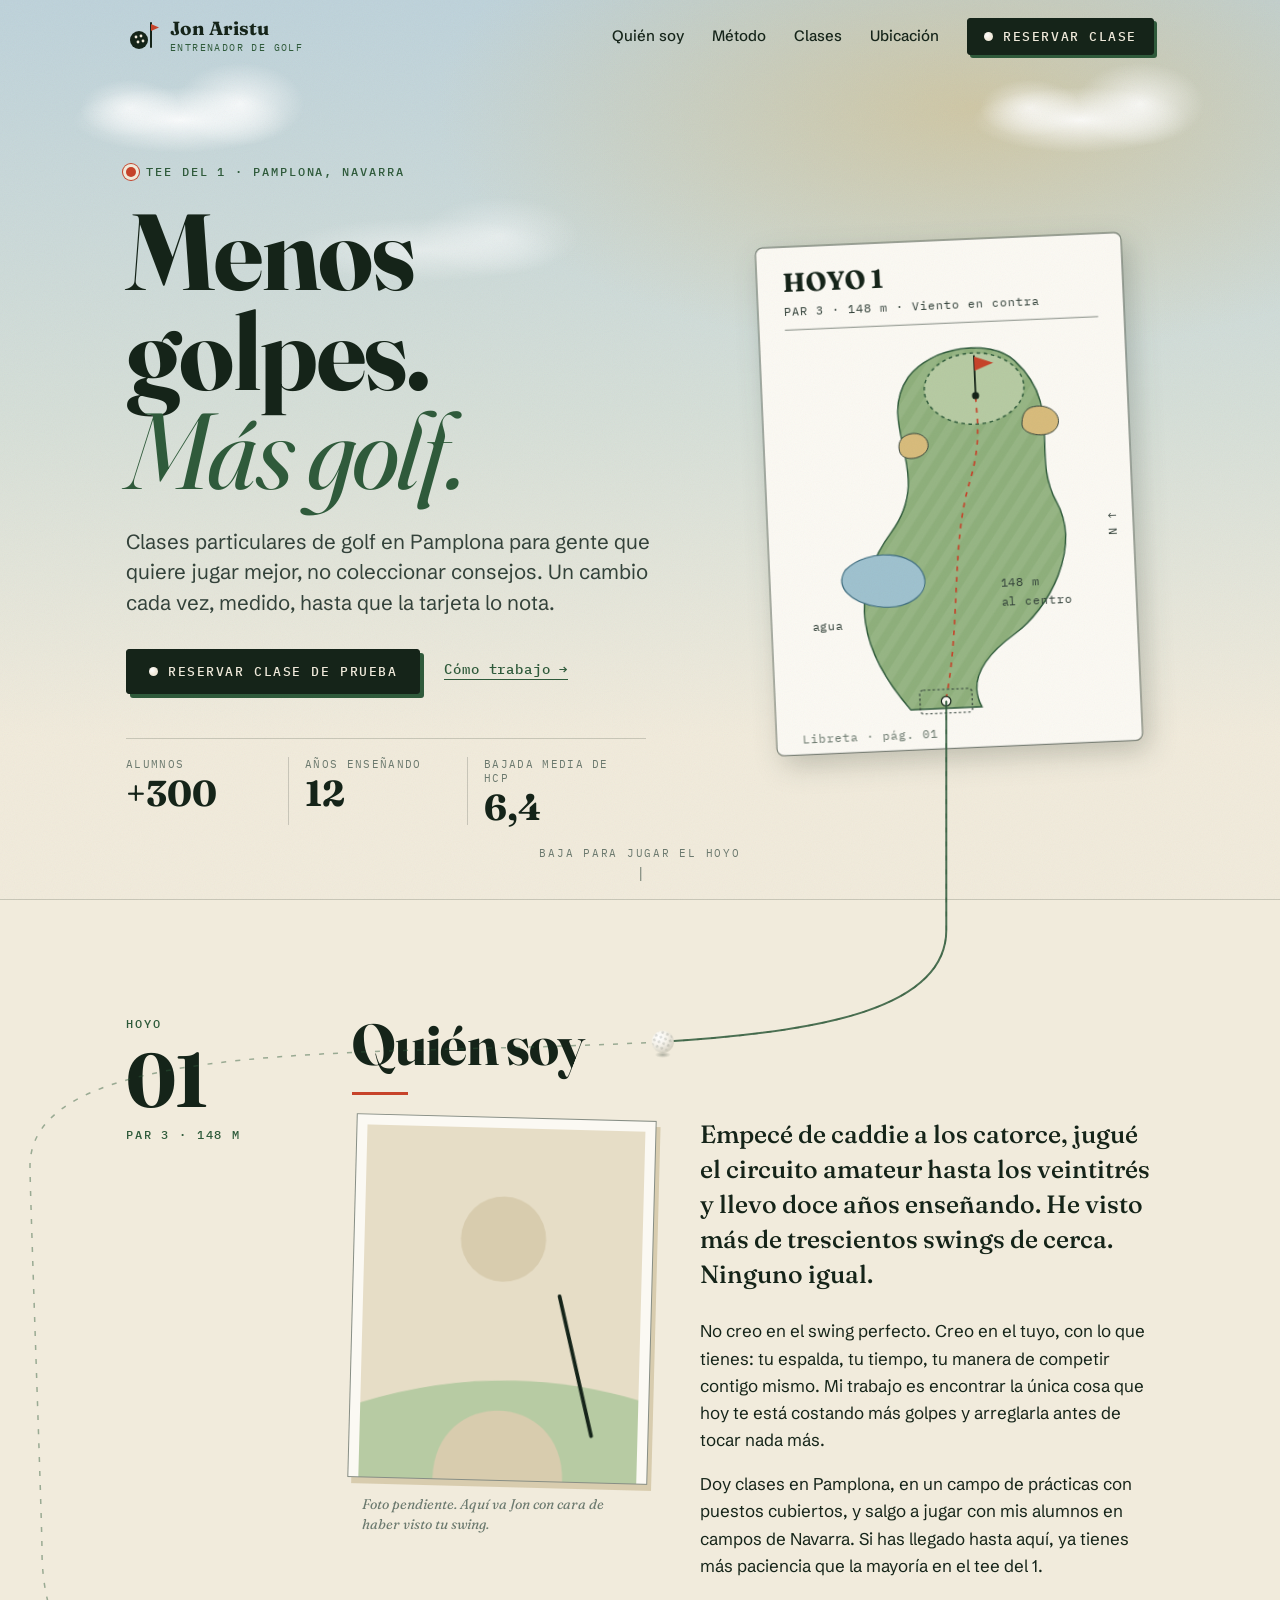
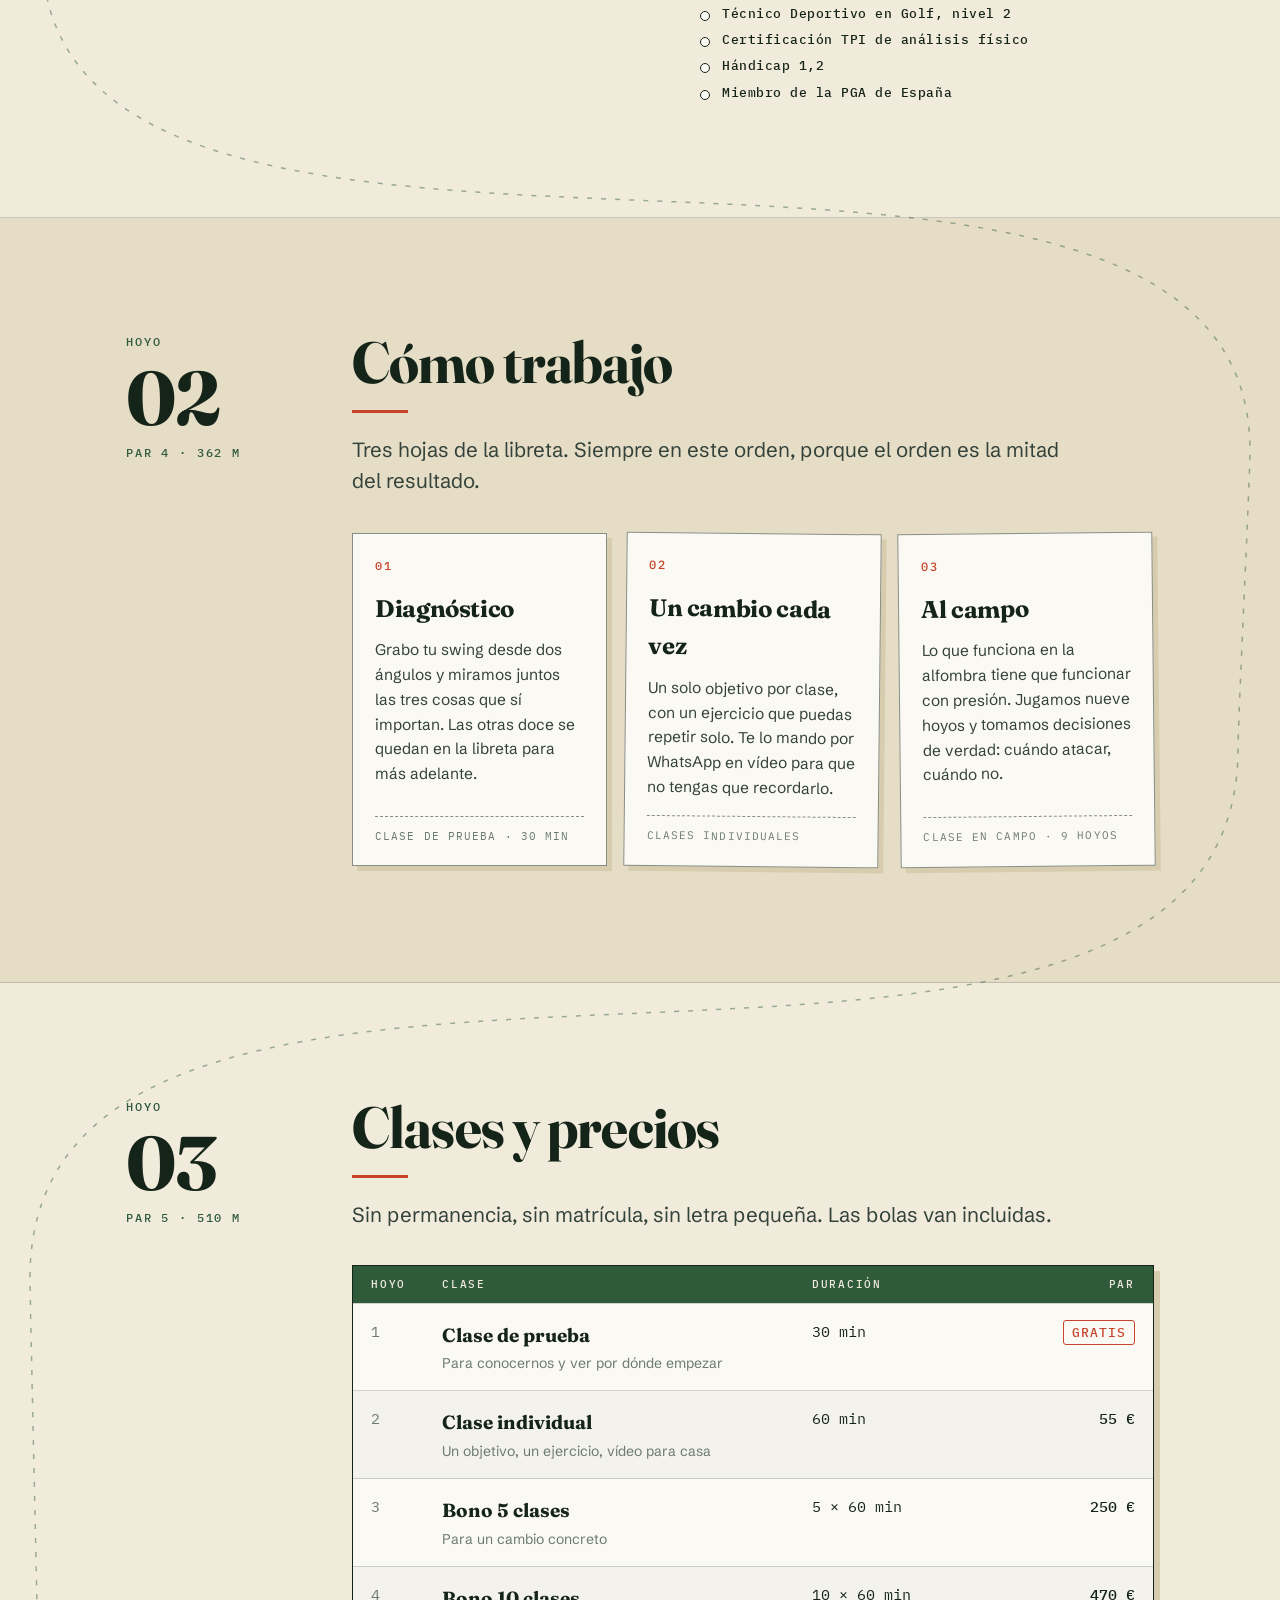
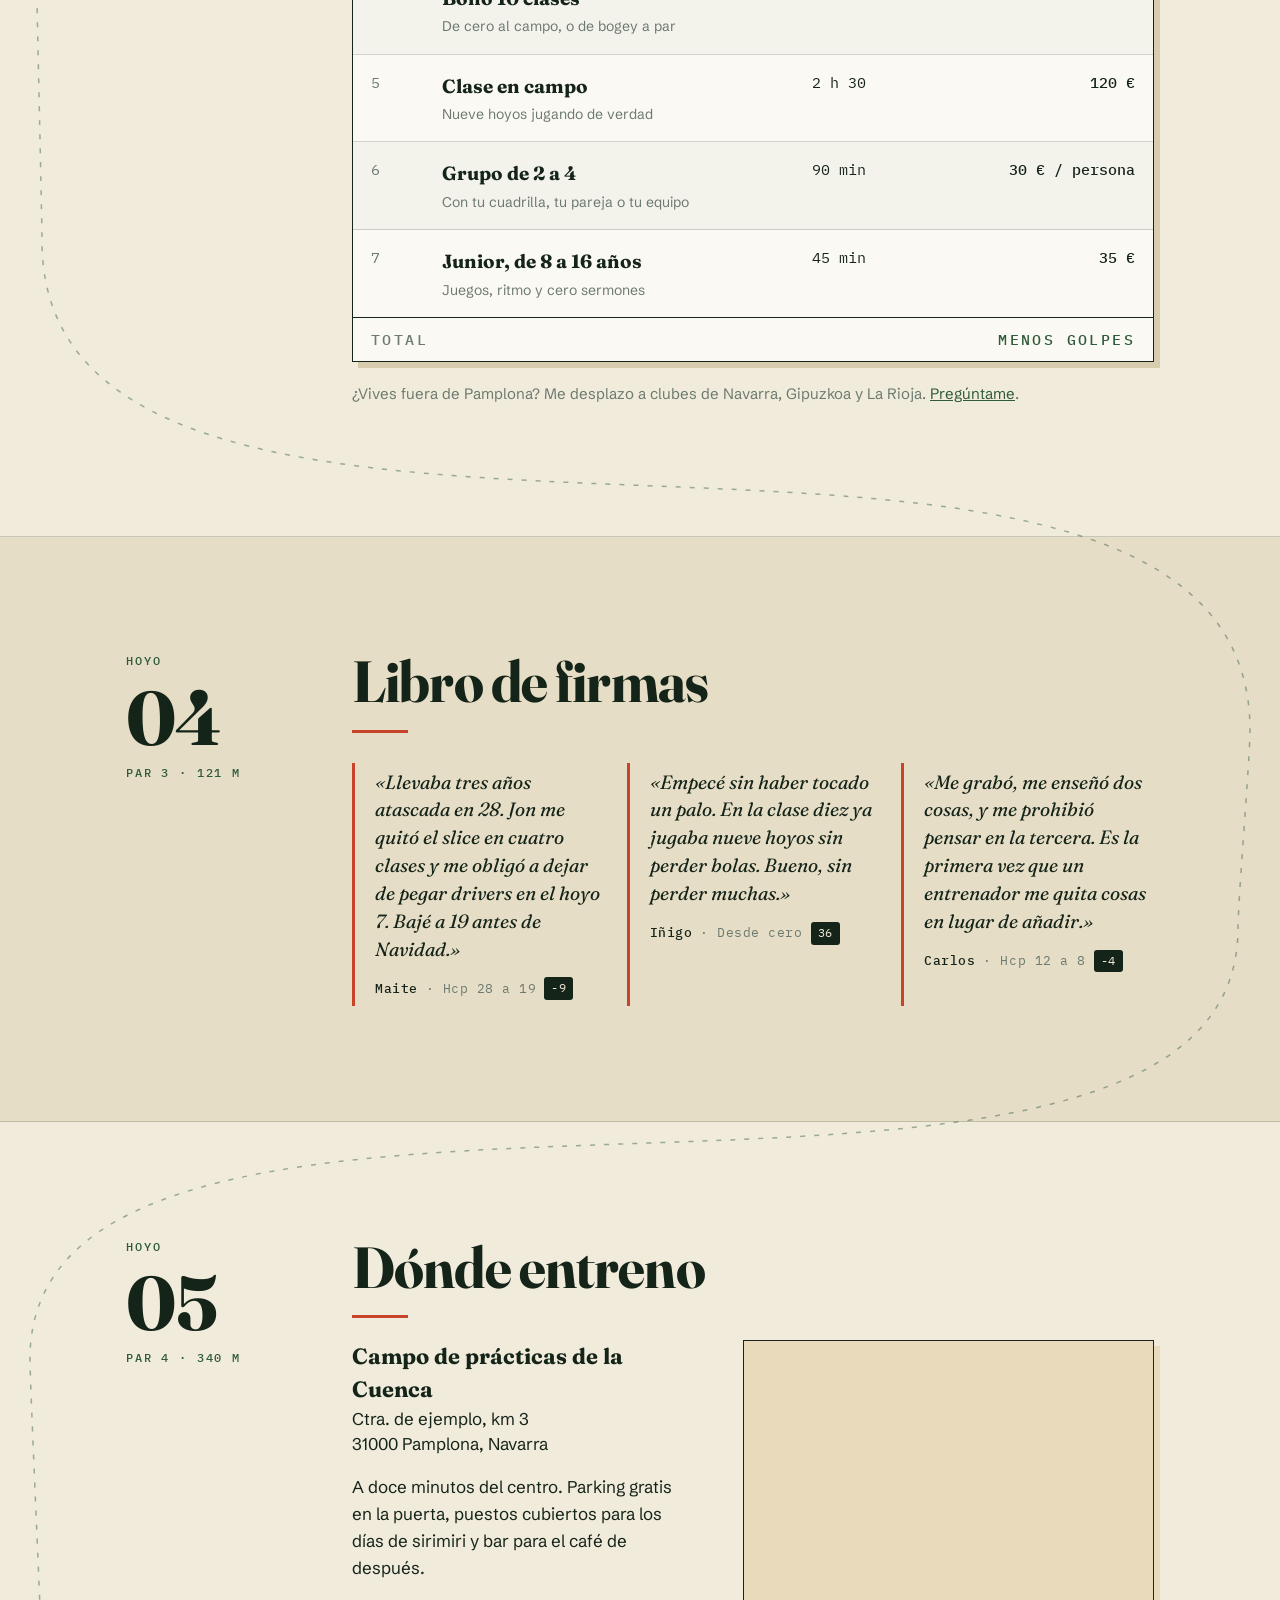
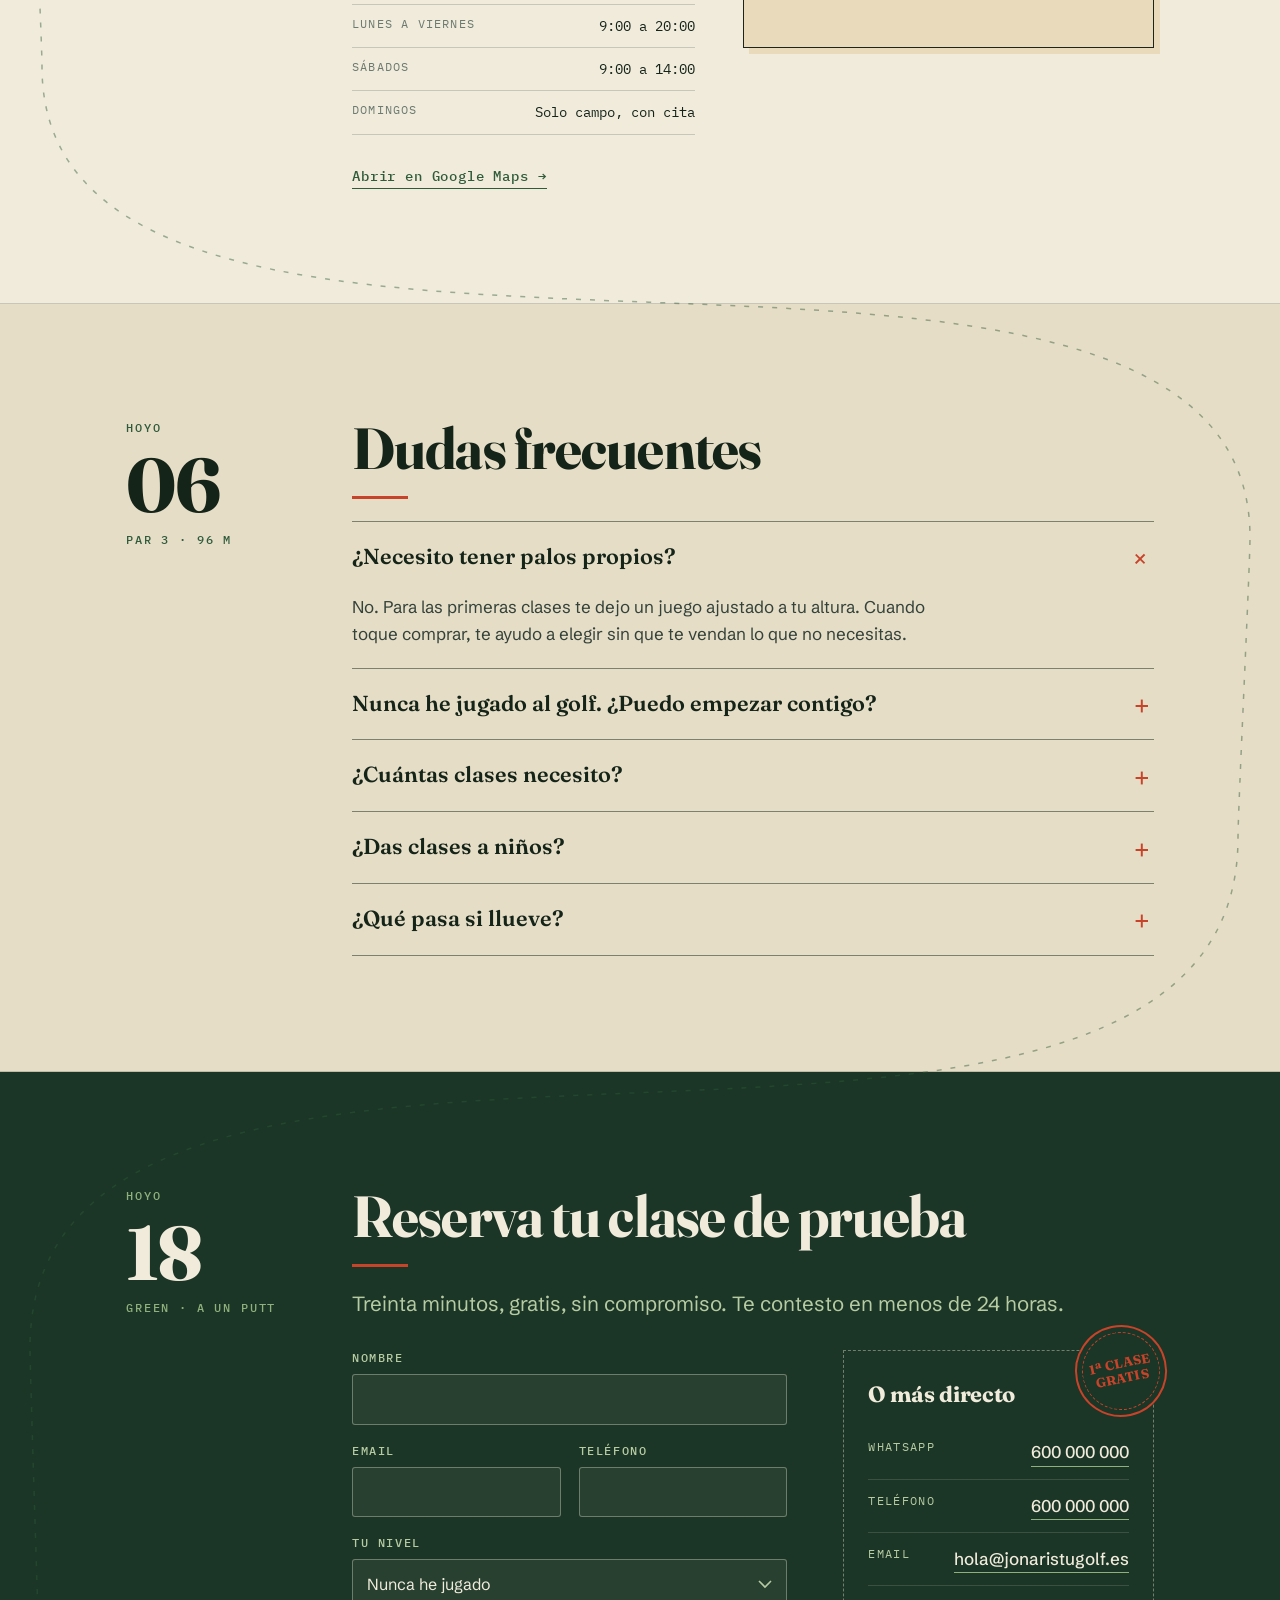
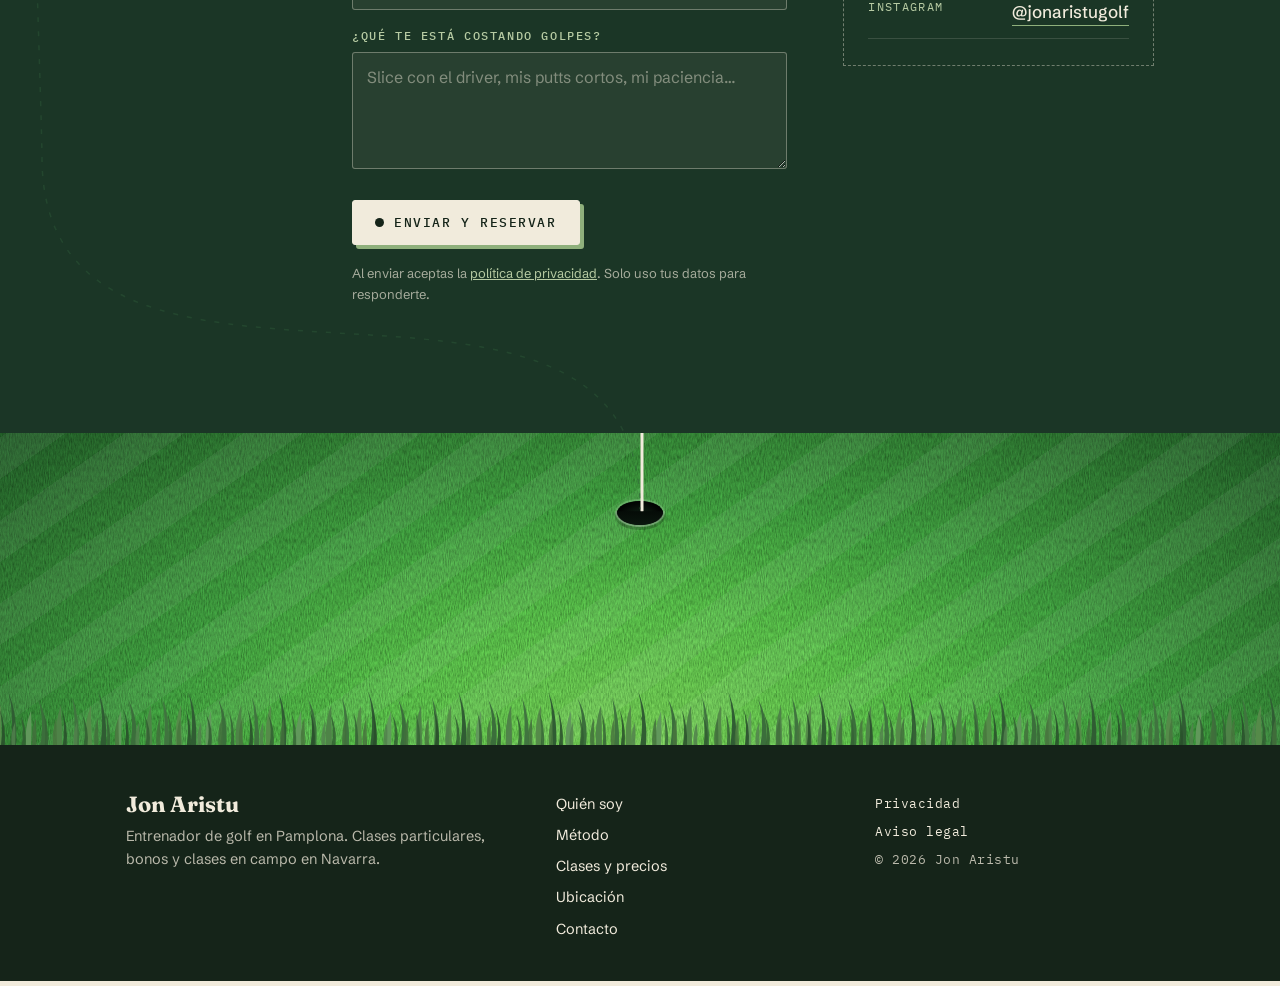
==== index.html @ 82926d1d "feat: commit inicial" ====
<!DOCTYPE html>
<html lang="es">
<head>
  <meta charset="utf-8">
  <meta name="viewport" content="width=device-width, initial-scale=1">
  <title>Clases de golf en Pamplona · Jon Aristu, entrenador particular</title>
  <meta name="description" content="Clases particulares de golf en Pamplona y Navarra para todos los niveles. Entrenador titulado con 12 años de experiencia. Primera clase de prueba gratis, sin compromiso.">
  <link rel="canonical" href="https://www.jonaristugolf.es/">
  <meta name="robots" content="index, follow, max-image-preview:large">
  <meta name="theme-color" content="#152419">
  <meta name="author" content="Jon Aristu">
  <meta name="geo.region" content="ES-NA">
  <meta name="geo.placename" content="Pamplona">

  <!-- Open Graph / redes -->
  <meta property="og:type" content="website">
  <meta property="og:locale" content="es_ES">
  <meta property="og:site_name" content="Jon Aristu · Entrenador de golf">
  <meta property="og:title" content="Clases de golf en Pamplona · Jon Aristu">
  <meta property="og:description" content="Menos golpes, más golf. Clases particulares de golf en Pamplona. Primera clase gratis.">
  <meta property="og:url" content="https://www.jonaristugolf.es/">
  <meta property="og:image" content="https://www.jonaristugolf.es/og.jpg">
  <meta property="og:image:width" content="1200">
  <meta property="og:image:height" content="630">
  <meta name="twitter:card" content="summary_large_image">
  <meta name="twitter:title" content="Clases de golf en Pamplona · Jon Aristu">
  <meta name="twitter:description" content="Menos golpes, más golf. Clases particulares de golf en Pamplona. Primera clase gratis.">
  <meta name="twitter:image" content="https://www.jonaristugolf.es/og.jpg">

  <link rel="icon" href="favicon.svg" type="image/svg+xml">
  <link rel="apple-touch-icon" href="apple-touch-icon.png">

  <link rel="preconnect" href="https://fonts.googleapis.com">
  <link rel="preconnect" href="https://fonts.gstatic.com" crossorigin>
  <link rel="stylesheet" href="https://fonts.googleapis.com/css2?family=Fraunces:ital,opsz,wght@0,9..144,500;0,9..144,700;1,9..144,400;1,9..144,600&family=Schibsted+Grotesk:ital,wght@0,400;0,500;0,700;1,400&family=IBM+Plex+Mono:wght@400;500&display=swap">
  <link rel="stylesheet" href="styles.css">

  <!-- Datos estructurados -->
  <script type="application/ld+json">
  {
    "@context": "https://schema.org",
    "@graph": [
      {
        "@type": ["LocalBusiness", "SportsActivityLocation"],
        "@id": "https://www.jonaristugolf.es/#negocio",
        "name": "Jon Aristu · Clases de golf en Pamplona",
        "image": "https://www.jonaristugolf.es/og.jpg",
        "url": "https://www.jonaristugolf.es/",
        "telephone": "+34600000000",
        "email": "hola@jonaristugolf.es",
        "priceRange": "0 € - 470 €",
        "address": {
          "@type": "PostalAddress",
          "streetAddress": "Campo de prácticas, Ctra. de ejemplo km 3",
          "addressLocality": "Pamplona",
          "addressRegion": "Navarra",
          "postalCode": "31000",
          "addressCountry": "ES"
        },
        "geo": { "@type": "GeoCoordinates", "latitude": 42.8125, "longitude": -1.6458 },
        "areaServed": ["Pamplona", "Navarra", "Gipuzkoa", "La Rioja"],
        "openingHoursSpecification": [
          { "@type": "OpeningHoursSpecification", "dayOfWeek": ["Monday","Tuesday","Wednesday","Thursday","Friday"], "opens": "09:00", "closes": "20:00" },
          { "@type": "OpeningHoursSpecification", "dayOfWeek": "Saturday", "opens": "09:00", "closes": "14:00" }
        ],
        "founder": { "@id": "https://www.jonaristugolf.es/#jon" },
        "makesOffer": [
          { "@type": "Offer", "name": "Clase de prueba (30 min)", "price": "0", "priceCurrency": "EUR" },
          { "@type": "Offer", "name": "Clase individual (60 min)", "price": "55", "priceCurrency": "EUR" },
          { "@type": "Offer", "name": "Bono 5 clases", "price": "250", "priceCurrency": "EUR" },
          { "@type": "Offer", "name": "Bono 10 clases", "price": "470", "priceCurrency": "EUR" },
          { "@type": "Offer", "name": "Clase en campo, 9 hoyos", "price": "120", "priceCurrency": "EUR" }
        ]
      },
      {
        "@type": "Person",
        "@id": "https://www.jonaristugolf.es/#jon",
        "name": "Jon Aristu",
        "jobTitle": "Entrenador de golf",
        "worksFor": { "@id": "https://www.jonaristugolf.es/#negocio" },
        "sameAs": ["https://www.instagram.com/jonaristugolf"]
      },
      {
        "@type": "FAQPage",
        "mainEntity": [
          { "@type": "Question", "name": "¿Necesito tener palos propios?", "acceptedAnswer": { "@type": "Answer", "text": "No. Para las primeras clases te dejo un juego de palos ajustado a tu altura. Cuando toque comprar, te ayudo a elegir sin que te vendan lo que no necesitas." } },
          { "@type": "Question", "name": "Nunca he jugado al golf. ¿Puedo empezar contigo?", "acceptedAnswer": { "@type": "Answer", "text": "Sí. La mitad de mis alumnos llegan sin haber tocado un palo. En la primera clase golpeas bolas, no escuchas teoría." } },
          { "@type": "Question", "name": "¿Cuántas clases necesito?", "acceptedAnswer": { "@type": "Answer", "text": "Depende de tu punto de partida y de cuánto practiques entre clases. Un principiante suele estar listo para salir al campo en 8 o 10 clases. Un jugador con hándicap suele notar cambio en 3 o 4." } },
          { "@type": "Question", "name": "¿Das clases a niños?", "acceptedAnswer": { "@type": "Answer", "text": "Sí, a partir de 8 años. Clases de 45 minutos, con juegos y sin sermones." } },
          { "@type": "Question", "name": "¿Qué pasa si llueve?", "acceptedAnswer": { "@type": "Answer", "text": "El campo de prácticas tiene puestos cubiertos. Si el tiempo es impracticable, movemos la clase sin coste." } }
        ]
      }
    ]
  }
  </script>
</head>
<body>
  <a class="skip" href="#contenido">Saltar al contenido</a>

  <header class="topbar" id="topbar">
    <div class="wrap topbar__inner">
      <a class="brand" href="#inicio" aria-label="Jon Aristu, inicio">
        <svg class="brand__mark" width="34" height="34" viewBox="0 0 34 34" aria-hidden="true">
          <circle cx="13" cy="21" r="9" fill="currentColor"/>
          <circle cx="10" cy="18" r="1.4" fill="var(--paper)"/><circle cx="15" cy="17" r="1.4" fill="var(--paper)"/><circle cx="12" cy="23" r="1.4" fill="var(--paper)"/><circle cx="17" cy="22" r="1.4" fill="var(--paper)"/>
          <path d="M25 4v24" stroke="currentColor" stroke-width="2" stroke-linecap="round"/>
          <path d="M25 5l8 3.5-8 3.5z" fill="var(--flag)"/>
        </svg>
        <span class="brand__text">Jon Aristu<small>Entrenador de golf</small></span>
      </a>

      <button class="nav-toggle" id="nav-toggle" aria-expanded="false" aria-controls="nav">
        <span class="nav-toggle__bar"></span><span class="nav-toggle__bar"></span><span class="nav-toggle__ball"></span>
        <span class="sr-only">Menú</span>
      </button>

      <nav class="nav" id="nav" aria-label="Principal">
        <a href="#quien-soy">Quién soy</a>
        <a href="#metodo">Método</a>
        <a href="#clases">Clases</a>
        <a href="#ubicacion">Ubicación</a>
        <a href="#contacto" class="btn btn--small">Reservar clase</a>
      </nav>
    </div>
  </header>

  <!-- Recorrido de la bola (decorativo, se pinta por JS) -->
  <div class="course" aria-hidden="true">
    <svg id="course-svg" xmlns="http://www.w3.org/2000/svg">
      <path class="trail" d=""/>
      <path class="trail-done" d=""/>
    </svg>
    <div class="ball" id="ball"><span class="ball__dimples" id="ball-dimples"></span></div>
  </div>

  <main id="contenido">

    <!-- ===== HERO / TEE ===== -->
    <section class="hero" id="inicio">
      <div class="wrap hero__grid">
        <div class="hero__copy">
          <p class="eyebrow"><span class="tee-dot"></span> Tee del 1 · Pamplona, Navarra</p>
          <h1>Menos golpes.<br><em>Más golf.</em></h1>
          <p class="lede">Clases particulares de golf en Pamplona para gente que quiere jugar mejor, no coleccionar consejos. Un cambio cada vez, medido, hasta que la tarjeta lo nota.</p>
          <div class="hero__cta">
            <a class="btn" href="#contacto">Reservar clase de prueba</a>
            <a class="link-arrow" href="#metodo">Cómo trabajo</a>
          </div>
          <dl class="stats" id="stats">
            <div><dt>Alumnos</dt><dd data-count data-target="300" data-prefix="+">+0</dd></div>
            <div><dt>Años enseñando</dt><dd data-count data-target="12">0</dd></div>
            <div><dt>Bajada media de hcp</dt><dd data-count data-target="6.4" data-decimals="1">0,0</dd></div>
          </dl>
        </div>

        <figure class="yardage" aria-label="Croquis del hoyo 1: par 3 de 148 metros">
          <svg viewBox="0 0 320 440" role="img" aria-hidden="true">
            <defs>
              <pattern id="mow" width="14" height="14" patternUnits="userSpaceOnUse" patternTransform="rotate(35)">
                <rect width="7" height="14" fill="rgba(255,255,255,.07)"/>
              </pattern>
            </defs>
            <rect class="yardage__paper" x="6" y="6" width="308" height="428" rx="6"/>
            <text class="yardage__title" x="28" y="44">HOYO 1</text>
            <text class="yardage__meta" x="28" y="64">PAR 3 · 148 m · Viento en contra</text>
            <line x1="28" y1="76" x2="292" y2="76" class="yardage__rule"/>
            <!-- fairway -->
            <path class="yardage__fairway" d="M120 400 C80 350 70 300 110 250 C150 200 100 160 130 120 C150 95 200 90 220 110 C260 150 230 190 250 230 C270 270 240 320 210 340 C180 360 170 380 180 400 Z"/>
            <path d="M120 400 C80 350 70 300 110 250 C150 200 100 160 130 120 C150 95 200 90 220 110 C260 150 230 190 250 230 C270 270 240 320 210 340 C180 360 170 380 180 400 Z" fill="url(#mow)"/>
            <!-- green -->
            <ellipse class="yardage__green" cx="185" cy="132" rx="42" ry="30"/>
            <!-- bunkers -->
            <path class="yardage__sand" d="M232 150 c14 -4 26 6 22 16 c-5 12 -30 8 -30 -2 c0 -6 2 -12 8 -14z"/>
            <path class="yardage__sand" d="M124 170 c10 -6 22 0 20 10 c-3 10 -22 12 -24 2 c-1 -5 0 -9 4 -12z"/>
            <!-- agua -->
            <path class="yardage__water" d="M70 280 c20 -18 60 -14 66 8 c4 16 -16 28 -40 24 c-22 -4 -36 -18 -26 -32z"/>
            <!-- línea de juego -->
            <path class="yardage__line" d="M150 392 C165 330 160 260 178 210 C190 175 186 155 186 138"/>
            <!-- tee -->
            <rect class="yardage__teebox" x="128" y="384" width="44" height="20" rx="3"/>
            <circle id="tee" cx="150" cy="394" r="4" class="yardage__tee"/>
            <!-- bandera -->
            <line x1="186" y1="138" x2="186" y2="104" class="yardage__pin"/>
            <path d="M186 105 l16 6 -16 6z" fill="var(--flag)"/>
            <circle cx="186" cy="138" r="3" fill="var(--ink)"/>
            <!-- cotas -->
            <text class="yardage__note" x="200" y="300">148 m</text>
            <text class="yardage__note" x="200" y="316">al centro</text>
            <text class="yardage__note" x="40" y="330">agua</text>
            <text class="yardage__note yardage__note--rot" transform="rotate(-90 300 260)" x="300" y="260">N ↑</text>
            <text class="yardage__foot" x="28" y="424">Libreta · pág. 01</text>
          </svg>
          <figcaption class="sr-only">Croquis de un par 3 con agua a la izquierda y dos bunkers junto al green.</figcaption>
        </figure>
      </div>
      <p class="scroll-hint" aria-hidden="true">Baja para jugar el hoyo</p>
    </section>

    <!-- ===== HOYO 1 · QUIÉN SOY ===== -->
    <section class="hole" id="quien-soy">
      <div class="wrap hole__grid" data-waypoint="left">
        <div class="hole__marker">
          <span>Hoyo</span><b>01</b><span>Par 3 · 148 m</span>
        </div>
        <div class="hole__body reveal">
          <h2>Quién soy</h2>
          <div class="about">
            <figure class="about__photo">
              <!-- Sustituir por foto real: assets/jon-aristu.jpg (recomendado 900×1100, WebP) -->
              <div class="photo-ph" role="img" aria-label="Jon Aristu en el campo de prácticas, con un hierro 7 al hombro">
                <svg viewBox="0 0 300 380" aria-hidden="true">
                  <rect width="300" height="380" fill="var(--paper-2)"/>
                  <path d="M0 300 Q150 250 300 290 V380 H0z" fill="var(--fairway-2)"/>
                  <circle cx="150" cy="120" r="46" fill="var(--paper-3)"/>
                  <path d="M80 380 C80 280 220 280 220 380z" fill="var(--paper-3)"/>
                  <line x1="212" y1="180" x2="250" y2="330" stroke="var(--ink)" stroke-width="4" stroke-linecap="round"/>
                </svg>
              </div>
              <figcaption>Foto pendiente. Aquí va Jon con cara de haber visto tu swing.</figcaption>
            </figure>
            <div class="about__text">
              <p class="big">Empecé de caddie a los catorce, jugué el circuito amateur hasta los veintitrés y llevo doce años enseñando. He visto más de trescientos swings de cerca. Ninguno igual.</p>
              <p>No creo en el swing perfecto. Creo en el tuyo, con lo que tienes: tu espalda, tu tiempo, tu manera de competir contigo mismo. Mi trabajo es encontrar la única cosa que hoy te está costando más golpes y arreglarla antes de tocar nada más.</p>
              <p>Doy clases en Pamplona, en un campo de prácticas con puestos cubiertos, y salgo a jugar con mis alumnos en campos de Navarra. Si has llegado hasta aquí, ya tienes más paciencia que la mayoría en el tee del 1.</p>
              <ul class="creds">
                <li>Técnico Deportivo en Golf, nivel 2</li>
                <li>Certificación TPI de análisis físico</li>
                <li>Hándicap 1,2</li>
                <li>Miembro de la PGA de España</li>
              </ul>
            </div>
          </div>
        </div>
      </div>
    </section>

    <!-- ===== HOYO 2 · MÉTODO ===== -->
    <section class="hole hole--alt" id="metodo">
      <div class="wrap hole__grid" data-waypoint="right">
        <div class="hole__marker">
          <span>Hoyo</span><b>02</b><span>Par 4 · 362 m</span>
        </div>
        <div class="hole__body reveal">
          <h2>Cómo trabajo</h2>
          <p class="lede">Tres hojas de la libreta. Siempre en este orden, porque el orden es la mitad del resultado.</p>
          <ol class="steps">
            <li class="step">
              <span class="step__n">01</span>
              <h3>Diagnóstico</h3>
              <p>Grabo tu swing desde dos ángulos y miramos juntos las tres cosas que sí importan. Las otras doce se quedan en la libreta para más adelante.</p>
              <span class="step__tag">Clase de prueba · 30 min</span>
            </li>
            <li class="step">
              <span class="step__n">02</span>
              <h3>Un cambio cada vez</h3>
              <p>Un solo objetivo por clase, con un ejercicio que puedas repetir solo. Te lo mando por WhatsApp en vídeo para que no tengas que recordarlo.</p>
              <span class="step__tag">Clases individuales</span>
            </li>
            <li class="step">
              <span class="step__n">03</span>
              <h3>Al campo</h3>
              <p>Lo que funciona en la alfombra tiene que funcionar con presión. Jugamos nueve hoyos y tomamos decisiones de verdad: cuándo atacar, cuándo no.</p>
              <span class="step__tag">Clase en campo · 9 hoyos</span>
            </li>
          </ol>
        </div>
      </div>
    </section>

    <!-- ===== HOYO 3 · CLASES ===== -->
    <section class="hole" id="clases">
      <div class="wrap hole__grid" data-waypoint="left">
        <div class="hole__marker">
          <span>Hoyo</span><b>03</b><span>Par 5 · 510 m</span>
        </div>
        <div class="hole__body reveal">
          <h2>Clases y precios</h2>
          <p class="lede">Sin permanencia, sin matrícula, sin letra pequeña. Las bolas van incluidas.</p>

          <div class="scorecard-wrap">
            <table class="scorecard">
              <caption class="sr-only">Tarjeta de precios de las clases de golf</caption>
              <thead>
                <tr><th scope="col">Hoyo</th><th scope="col">Clase</th><th scope="col">Duración</th><th scope="col">Par</th></tr>
              </thead>
              <tbody>
                <tr><td data-l="Hoyo">1</td><td data-l="Clase"><strong>Clase de prueba</strong><small>Para conocernos y ver por dónde empezar</small></td><td data-l="Duración">30 min</td><td data-l="Precio"><em>Gratis</em></td></tr>
                <tr><td data-l="Hoyo">2</td><td data-l="Clase"><strong>Clase individual</strong><small>Un objetivo, un ejercicio, vídeo para casa</small></td><td data-l="Duración">60 min</td><td data-l="Precio">55 €</td></tr>
                <tr><td data-l="Hoyo">3</td><td data-l="Clase"><strong>Bono 5 clases</strong><small>Para un cambio concreto</small></td><td data-l="Duración">5 × 60 min</td><td data-l="Precio">250 €</td></tr>
                <tr><td data-l="Hoyo">4</td><td data-l="Clase"><strong>Bono 10 clases</strong><small>De cero al campo, o de bogey a par</small></td><td data-l="Duración">10 × 60 min</td><td data-l="Precio">470 €</td></tr>
                <tr><td data-l="Hoyo">5</td><td data-l="Clase"><strong>Clase en campo</strong><small>Nueve hoyos jugando de verdad</small></td><td data-l="Duración">2 h 30</td><td data-l="Precio">120 €</td></tr>
                <tr><td data-l="Hoyo">6</td><td data-l="Clase"><strong>Grupo de 2 a 4</strong><small>Con tu cuadrilla, tu pareja o tu equipo</small></td><td data-l="Duración">90 min</td><td data-l="Precio">30 € / persona</td></tr>
                <tr><td data-l="Hoyo">7</td><td data-l="Clase"><strong>Junior, de 8 a 16 años</strong><small>Juegos, ritmo y cero sermones</small></td><td data-l="Duración">45 min</td><td data-l="Precio">35 €</td></tr>
              </tbody>
              <tfoot>
                <tr><td colspan="3">Total</td><td>Menos golpes</td></tr>
              </tfoot>
            </table>
          </div>
          <p class="note">¿Vives fuera de Pamplona? Me desplazo a clubes de Navarra, Gipuzkoa y La Rioja. <a href="#contacto">Pregúntame</a>.</p>
        </div>
      </div>
    </section>

    <!-- ===== OPINIONES ===== -->
    <section class="hole hole--alt" id="opiniones">
      <div class="wrap hole__grid" data-waypoint="right">
        <div class="hole__marker">
          <span>Hoyo</span><b>04</b><span>Par 3 · 121 m</span>
        </div>
        <div class="hole__body reveal">
          <h2>Libro de firmas</h2>
          <ul class="quotes">
            <li class="quote">
              <blockquote>«Llevaba tres años atascada en 28. Jon me quitó el slice en cuatro clases y me obligó a dejar de pegar drivers en el hoyo 7. Bajé a 19 antes de Navidad.»</blockquote>
              <footer><b>Maite</b> · Hcp 28 a 19 <span class="hcp">-9</span></footer>
            </li>
            <li class="quote">
              <blockquote>«Empecé sin haber tocado un palo. En la clase diez ya jugaba nueve hoyos sin perder bolas. Bueno, sin perder muchas.»</blockquote>
              <footer><b>Iñigo</b> · Desde cero <span class="hcp">36</span></footer>
            </li>
            <li class="quote">
              <blockquote>«Me grabó, me enseñó dos cosas, y me prohibió pensar en la tercera. Es la primera vez que un entrenador me quita cosas en lugar de añadir.»</blockquote>
              <footer><b>Carlos</b> · Hcp 12 a 8 <span class="hcp">-4</span></footer>
            </li>
          </ul>
        </div>
      </div>
    </section>

    <!-- ===== HOYO 5 · UBICACIÓN ===== -->
    <section class="hole" id="ubicacion">
      <div class="wrap hole__grid" data-waypoint="left">
        <div class="hole__marker">
          <span>Hoyo</span><b>05</b><span>Par 4 · 340 m</span>
        </div>
        <div class="hole__body reveal">
          <h2>Dónde entreno</h2>
          <div class="where">
            <div class="where__info">
              <address>
                <strong>Campo de prácticas de la Cuenca</strong><br>
                Ctra. de ejemplo, km 3<br>
                31000 Pamplona, Navarra
              </address>
              <p>A doce minutos del centro. Parking gratis en la puerta, puestos cubiertos para los días de sirimiri y bar para el café de después.</p>
              <dl class="hours">
                <div><dt>Lunes a viernes</dt><dd>9:00 a 20:00</dd></div>
                <div><dt>Sábados</dt><dd>9:00 a 14:00</dd></div>
                <div><dt>Domingos</dt><dd>Solo campo, con cita</dd></div>
              </dl>
              <a class="link-arrow" href="https://maps.google.com/?q=Pamplona,Navarra" target="_blank" rel="noopener">Abrir en Google Maps</a>
            </div>
            <div class="where__map">
              <iframe title="Mapa del campo de prácticas en Pamplona" src="https://www.google.com/maps?q=Pamplona,Navarra&z=12&output=embed" width="600" height="420" loading="lazy" referrerpolicy="no-referrer-when-downgrade" allowfullscreen></iframe>
            </div>
          </div>
        </div>
      </div>
    </section>

    <!-- ===== FAQ ===== -->
    <section class="hole hole--alt" id="faq">
      <div class="wrap hole__grid" data-waypoint="right">
        <div class="hole__marker">
          <span>Hoyo</span><b>06</b><span>Par 3 · 96 m</span>
        </div>
        <div class="hole__body reveal">
          <h2>Dudas frecuentes</h2>
          <div class="faq">
            <details open>
              <summary>¿Necesito tener palos propios?</summary>
              <p>No. Para las primeras clases te dejo un juego ajustado a tu altura. Cuando toque comprar, te ayudo a elegir sin que te vendan lo que no necesitas.</p>
            </details>
            <details>
              <summary>Nunca he jugado al golf. ¿Puedo empezar contigo?</summary>
              <p>Sí. La mitad de mis alumnos llegan sin haber tocado un palo. En la primera clase golpeas bolas, no escuchas teoría.</p>
            </details>
            <details>
              <summary>¿Cuántas clases necesito?</summary>
              <p>Depende de tu punto de partida y de cuánto practiques entre clases. Un principiante suele estar listo para salir al campo en 8 o 10 clases. Un jugador con hándicap suele notar el cambio en 3 o 4.</p>
            </details>
            <details>
              <summary>¿Das clases a niños?</summary>
              <p>Sí, a partir de 8 años. Clases de 45 minutos, con juegos y sin sermones.</p>
            </details>
            <details>
              <summary>¿Qué pasa si llueve?</summary>
              <p>El campo tiene puestos cubiertos. Si el tiempo es impracticable, movemos la clase sin coste.</p>
            </details>
          </div>
        </div>
      </div>
    </section>

    <!-- ===== HOYO 18 · CONTACTO ===== -->
    <section class="hole hole--contact" id="contacto">
      <div class="wrap hole__grid" data-waypoint="left">
        <div class="hole__marker">
          <span>Hoyo</span><b>18</b><span>Green · A un putt</span>
        </div>
        <div class="hole__body reveal">
          <h2>Reserva tu clase de prueba</h2>
          <p class="lede">Treinta minutos, gratis, sin compromiso. Te contesto en menos de 24 horas.</p>

          <div class="contact">
            <form class="form" action="https://formspree.io/f/TU_ID" method="POST" novalidate>
              <div class="form__row">
                <label for="nombre">Nombre</label>
                <input id="nombre" name="nombre" type="text" autocomplete="name" required>
              </div>
              <div class="form__row form__row--2">
                <div>
                  <label for="email">Email</label>
                  <input id="email" name="email" type="email" autocomplete="email" required>
                </div>
                <div>
                  <label for="telefono">Teléfono</label>
                  <input id="telefono" name="telefono" type="tel" autocomplete="tel" inputmode="tel">
                </div>
              </div>
              <div class="form__row">
                <label for="nivel">Tu nivel</label>
                <select id="nivel" name="nivel">
                  <option>Nunca he jugado</option>
                  <option>Estoy empezando</option>
                  <option>Tengo hándicap y quiero bajar</option>
                  <option>Busco clases para mi hijo o hija</option>
                </select>
              </div>
              <div class="form__row">
                <label for="mensaje">¿Qué te está costando golpes?</label>
                <textarea id="mensaje" name="mensaje" rows="4" placeholder="Slice con el driver, mis putts cortos, mi paciencia…"></textarea>
              </div>
              <input type="text" name="_gotcha" class="sr-only" tabindex="-1" autocomplete="off" aria-hidden="true">
              <button class="btn btn--light" type="submit">Enviar y reservar</button>
              <p class="form__legal">Al enviar aceptas la <a href="privacidad.html">política de privacidad</a>. Solo uso tus datos para responderte.</p>
            </form>

            <aside class="direct">
              <h3>O más directo</h3>
              <ul>
                <li><span>WhatsApp</span><a href="https://wa.me/34600000000?text=Hola%20Jon%2C%20quiero%20una%20clase%20de%20prueba">600 000 000</a></li>
                <li><span>Teléfono</span><a href="tel:+34600000000">600 000 000</a></li>
                <li><span>Email</span><a href="mailto:hola@jonaristugolf.es">hola@jonaristugolf.es</a></li>
                <li><span>Instagram</span><a href="https://www.instagram.com/jonaristugolf" rel="noopener" target="_blank">@jonaristugolf</a></li>
              </ul>
              <p class="direct__stamp" aria-hidden="true">1ª clase<br>gratis</p>
            </aside>
          </div>
        </div>
      </div>
    </section>

    <!-- ===== GREEN FINAL ===== -->
    <div class="finish" aria-hidden="true">
      <div class="finish__green is-turf">
        <div class="hole-target" id="hole">
          <span class="cup"></span>
          <span class="cup-lip"></span>
          <svg class="flag" viewBox="0 0 40 120">
            <line x1="6" y1="0" x2="6" y2="118" stroke="var(--paper)" stroke-width="3" stroke-linecap="round"/>
            <path class="flag__cloth" d="M7 4 L38 14 L7 24 Z" fill="var(--flag)"/>
          </svg>
        </div>
        <p class="finish__label"><span>¡Hoyo en uno!</span> Ahora te toca a ti.</p>
      </div>
    </div>
  </main>

  <footer class="footer">
    <div class="wrap footer__grid">
      <div>
        <p class="footer__brand">Jon Aristu</p>
        <p>Entrenador de golf en Pamplona. Clases particulares, bonos y clases en campo en Navarra.</p>
      </div>
      <nav aria-label="Pie de página">
        <a href="#quien-soy">Quién soy</a>
        <a href="#metodo">Método</a>
        <a href="#clases">Clases y precios</a>
        <a href="#ubicacion">Ubicación</a>
        <a href="#contacto">Contacto</a>
      </nav>
      <div class="footer__legal">
        <a href="privacidad.html">Privacidad</a>
        <a href="aviso-legal.html">Aviso legal</a>
        <span>© 2026 Jon Aristu</span>
      </div>
    </div>
  </footer>

  <a class="sticky-cta" id="sticky-cta" href="#contacto">Reservar clase gratis</a>

  <script src="main.js" defer></script>
</body>
</html>
---- styles.css ----
/* =========================================================
   Jon Aristu · Clases de golf en Pamplona
   Paleta: papel viejo + verde profundo + bandera roja
   ========================================================= */

:root {
  --paper: #F1EBDC;
  --paper-2: #E6DDC6;
  --paper-3: #D8CCAE;
  --ink: #152419;
  --ink-2: #33423A;
  --muted: #6C7A6F;
  --green: #2F5B3B;
  --green-deep: #1B3626;
  --fairway: #8FB07C;
  --fairway-2: #B7CBA3;
  --flag: #C7432A;
  --sand: #D8BC7C;
  --white: #FBF9F3;
  --line: rgba(21, 36, 25, .18);
  --line-strong: rgba(21, 36, 25, .5);

  --serif: "Fraunces", Georgia, "Times New Roman", serif;
  --sans: "Schibsted Grotesk", system-ui, -apple-system, "Segoe UI", sans-serif;
  --mono: "IBM Plex Mono", ui-monospace, Menlo, Consolas, monospace;

  --wrap: 1140px;
  --gutter: clamp(20px, 5vw, 56px);
  --ball: 22px;

  /* cielo */
  --sky-top: #BFD3DB;
  --sky-mid: #D6DFD8;
  --sun: rgba(216, 188, 124, .55);
}

/* ---------- Base ---------- */
*, *::before, *::after { box-sizing: border-box; }
html { scroll-behavior: smooth; -webkit-text-size-adjust: 100%; }
@media (prefers-reduced-motion: reduce) { html { scroll-behavior: auto; } }

body {
  margin: 0;
  font: 400 17px/1.6 var(--sans);
  color: var(--ink);
  background: var(--paper);
  overflow-x: hidden;
  position: relative;
}

/* grano de papel */
body::before {
  content: "";
  position: fixed;
  inset: 0;
  z-index: 60;
  pointer-events: none;
  opacity: .055;
  background-image: url("data:image/svg+xml;utf8,<svg xmlns='http://www.w3.org/2000/svg' width='180' height='180'><filter id='n'><feTurbulence type='fractalNoise' baseFrequency='.9' numOctaves='2' stitchTiles='stitch'/></filter><rect width='100%' height='100%' filter='url(%23n)'/></svg>");
  mix-blend-mode: multiply;
}

img, svg { display: block; max-width: 100%; }
a { color: inherit; }
h1, h2, h3 { font-family: var(--serif); font-weight: 700; letter-spacing: -.015em; margin: 0; }
p { margin: 0 0 1em; }

.wrap { max-width: var(--wrap); margin: 0 auto; padding-left: var(--gutter); padding-right: var(--gutter); }

.sr-only {
  position: absolute !important; width: 1px; height: 1px; padding: 0; margin: -1px;
  overflow: hidden; clip: rect(0 0 0 0); white-space: nowrap; border: 0;
}
.skip {
  position: absolute; left: 12px; top: -60px; z-index: 100;
  background: var(--ink); color: var(--paper); padding: 10px 14px; border-radius: 4px;
  font-family: var(--mono); font-size: 13px;
}
.skip:focus { top: 12px; }

/* ---------- Tipografía utilitaria ---------- */
.eyebrow {
  font: 500 12px/1.4 var(--mono);
  letter-spacing: .16em;
  text-transform: uppercase;
  color: var(--green);
  display: flex; align-items: center; gap: 10px;
  margin-bottom: 22px;
}
.tee-dot {
  width: 10px; height: 10px; border-radius: 50%;
  background: var(--flag);
  box-shadow: 0 0 0 3px var(--paper), 0 0 0 4px var(--flag);
}
.lede { font-size: clamp(18px, 1.6vw, 21px); line-height: 1.5; color: var(--ink-2); max-width: 56ch; }
.big { font-family: var(--serif); font-weight: 500; font-size: clamp(20px, 2vw, 25px); line-height: 1.4; }
.note { font-size: 15px; color: var(--muted); margin-top: 20px; }
.note a { color: var(--green); }

/* ---------- Botones ---------- */
.btn {
  display: inline-flex; align-items: center; gap: 10px;
  padding: 15px 22px;
  background: var(--ink); color: var(--paper);
  text-decoration: none;
  font: 500 13px/1 var(--mono);
  letter-spacing: .12em; text-transform: uppercase;
  border: 1.5px solid var(--ink);
  border-radius: 3px;
  box-shadow: 4px 4px 0 var(--green);
  transition: transform .15s ease, box-shadow .15s ease;
  cursor: pointer;
}
.btn::before {
  content: ""; width: 9px; height: 9px; border-radius: 50%;
  background: var(--paper);
  background-image: radial-gradient(circle at 35% 35%, #fff 0, transparent 55%);
  flex: none;
}
.btn:hover { transform: translate(-2px, -2px); box-shadow: 6px 6px 0 var(--green); }
.btn:active { transform: translate(2px, 2px); box-shadow: 1px 1px 0 var(--green); }
.btn--small { padding: 11px 16px; box-shadow: 3px 3px 0 var(--green); }
.btn--light { background: var(--paper); color: var(--ink); border-color: var(--paper); box-shadow: 4px 4px 0 var(--fairway); }
.btn--light::before { background: var(--ink); }
.btn--light:hover { box-shadow: 6px 6px 0 var(--fairway); }

.link-arrow {
  font: 500 14px/1 var(--mono); letter-spacing: .06em;
  text-decoration: none; color: var(--green);
  border-bottom: 1.5px solid currentColor;
  padding-bottom: 3px;
}
.link-arrow::after { content: " \2192"; }
.link-arrow:hover { color: var(--flag); }

/* ---------- Topbar ---------- */
.topbar {
  position: fixed; inset: 0 0 auto 0; z-index: 50;
  transition: background .25s ease, box-shadow .25s ease;
}
.topbar.is-solid {
  background: rgba(241, 235, 220, .92);
  backdrop-filter: blur(8px);
  box-shadow: 0 1px 0 var(--line);
}
.topbar__inner { display: flex; align-items: center; justify-content: space-between; height: 72px; }
.brand { display: flex; align-items: center; gap: 10px; text-decoration: none; color: var(--ink); }
.brand__text { font-family: var(--serif); font-weight: 700; font-size: 19px; line-height: 1; }
.brand__text small { display: block; font: 400 10px/1.2 var(--mono); letter-spacing: .14em; text-transform: uppercase; color: var(--green); margin-top: 4px; }

.nav { display: flex; align-items: center; gap: 28px; }
.nav a:not(.btn) {
  text-decoration: none; font-size: 15px; font-weight: 500;
  position: relative; padding: 4px 0;
}
.nav a:not(.btn)::after {
  content: ""; position: absolute; left: 0; right: 100%; bottom: 0; height: 2px;
  background: var(--flag); transition: right .2s ease;
}
.nav a:not(.btn):hover::after { right: 0; }

.nav-toggle {
  display: none; position: relative; width: 44px; height: 44px; border: 0; background: transparent;
  flex-direction: column; justify-content: center; gap: 6px; cursor: pointer; padding: 0 8px;
}
.nav-toggle__bar {
  display: block; position: relative; height: 2px; background: var(--ink); border-radius: 2px;
  transform-origin: center; transition: transform .45s cubic-bezier(.34, 1.56, .64, 1);
}
/* bola en reposo, en la trayectoria del golpe */
.nav-toggle__ball {
  position: absolute; right: 4px; top: 50%; width: 6px; height: 6px; margin-top: 1px;
  border-radius: 50%; background: var(--paper); border: 1.5px solid var(--ink);
}
/* la bola de repuesto, que entra rodando por la izquierda */
.nav-toggle__ball::before {
  content: ''; position: absolute; left: -1.5px; top: -1.5px;
  width: 6px; height: 6px; border-radius: 50%;
  background: var(--paper); border: 1.5px solid var(--ink);
  opacity: 0;
}
.nav-toggle[aria-expanded="true"] .nav-toggle__bar:first-child { animation: swing .55s cubic-bezier(.34, 1.3, .64, 1) forwards; }
.nav-toggle[aria-expanded="true"] .nav-toggle__bar:last-child { transform: translateY(-4px) rotate(-45deg); }
/* al abrir: la bola sale hacia abajo-izquierda y entra otra por la izquierda */
.nav-toggle[aria-expanded="true"] .nav-toggle__ball { animation: ball-out-left .45s ease-out .14s forwards; }
.nav-toggle[aria-expanded="true"] .nav-toggle__ball::before { animation: ball-roll-in .45s ease-out .34s forwards; }
/* al cerrar (el palo sube): la bola sale hacia arriba-derecha y entra otra */
.nav-toggle.has-toggled[aria-expanded="false"] .nav-toggle__ball { animation: ball-out-right .5s ease-out .1s forwards; }
.nav-toggle.has-toggled[aria-expanded="false"] .nav-toggle__ball::before { animation: ball-roll-in .45s ease-out .38s forwards; }

@keyframes swing {
  0%   { transform: translateY(0) rotate(0deg); }
  28%  { transform: translateY(0) rotate(-28deg); }
  60%  { transform: translateY(4px) rotate(58deg); }
  100% { transform: translateY(4px) rotate(45deg); }
}
@keyframes ball-out-left {
  0%   { transform: translate(0, 0) scale(1); opacity: 1; filter: blur(0); }
  60%  { transform: translate(-13px, 6px) scale(.85); opacity: .7; filter: blur(1px); }
  100% { transform: translate(-22px, 13px) scale(.6); opacity: 0; filter: blur(3px); }
}
@keyframes ball-out-right {
  0%   { transform: translate(0, 0) scale(1); opacity: 1; filter: blur(0); }
  55%  { transform: translate(12px, -15px) scale(.85); opacity: .7; filter: blur(1px); }
  100% { transform: translate(24px, -7px) scale(.55); opacity: 0; filter: blur(3px); }
}
@keyframes ball-roll-in {
  0%   { transform: translateX(-18px) scale(.7); opacity: 0; }
  100% { transform: translateX(0) scale(1); opacity: 1; }
}
@media (prefers-reduced-motion: reduce) {
  .nav-toggle__bar, .nav-toggle__ball { transition: none; }
  .nav-toggle[aria-expanded="true"] .nav-toggle__bar:first-child { animation: none; transform: translateY(4px) rotate(45deg); }
  .nav-toggle .nav-toggle__ball, .nav-toggle .nav-toggle__ball::before { animation: none !important; }
  .nav-toggle[aria-expanded="true"] .nav-toggle__ball { opacity: 0; }
}

@media (max-width: 820px) {
  .nav-toggle { display: flex; }
  .nav {
    position: absolute; left: 0; right: 0; top: 72px;
    flex-direction: column; align-items: stretch; gap: 0;
    background: var(--paper);
    border-top: 1px solid var(--line); border-bottom: 1px solid var(--line);
    padding: 8px var(--gutter) 20px;
    display: none;
  }
  .nav.is-open { display: flex; }
  .nav a:not(.btn) { padding: 14px 0; border-bottom: 1px solid var(--line); font-size: 17px; }
  .nav .btn { margin-top: 16px; justify-content: center; }
}

/* ---------- Recorrido de la bola ---------- */
.course {
  position: absolute; top: 0; left: 0; width: 100%;
  pointer-events: none; z-index: 5;
}
.course svg { position: absolute; top: 0; left: 0; overflow: visible; }
.course .trail { fill: none; stroke: var(--green); stroke-width: 1.5; stroke-dasharray: 5 9; opacity: .45; }
.course .trail-done { fill: none; stroke: var(--green); stroke-width: 2; stroke-linecap: round; opacity: .85; }
.ball {
  position: absolute; top: 0; left: 0;
  width: var(--ball); height: var(--ball); border-radius: 50%;
  /* luz fija arriba a la izquierda: no gira con la bola */
  background: radial-gradient(circle at 34% 30%, #ffffff 0, #f5f2ea 38%, #d9d5c7 70%, #b9b4a3 100%);
  will-change: transform;
  transition: opacity .3s;
}
/* sombra en el suelo, en la capa que no gira */
.ball::before {
  content: ""; position: absolute; left: 15%; right: 15%; bottom: -22%; height: 26%;
  border-radius: 50%;
  background: radial-gradient(ellipse at center, rgba(21, 36, 25, .32) 0, transparent 70%);
}
.ball__dimples {
  position: absolute; inset: 0; border-radius: 50%;
  background-image: radial-gradient(circle, rgba(21, 36, 25, .14) 1px, transparent 1.6px);
  background-size: 5px 5px;
  -webkit-mask: radial-gradient(circle at 42% 38%, #000 50%, transparent 78%);
          mask: radial-gradient(circle at 42% 38%, #000 50%, transparent 78%);
  will-change: transform;
}
/* al llegar al hoyo: se hunde y desaparece */
.ball.is-in { transition: transform .6s cubic-bezier(.5, 0, .9, .6), opacity .3s .3s; opacity: 0; }
@media (max-width: 760px) { :root { --ball: 15px; } }

/* ---------- Cielo del hero ---------- */
.hero { isolation: isolate; }

/* degradado + sol */
.hero::before {
  content: "";
  position: absolute;
  inset: 0 0 auto 0;
  height: 100%;
  z-index: -2;
  pointer-events: none;
  background:
    radial-gradient(70% 46% at 76% 12%, var(--sun) 0, transparent 60%),
    linear-gradient(180deg,
      var(--sky-top) 0%,
      var(--sky-mid) 46%,
      var(--paper) 82%);
}

/* nubes: dos capas a distinta velocidad */
.hero::after {
  content: "";
  position: absolute;
  inset: 0 0 auto 0;
  height: 76%;
  z-index: -1;
  pointer-events: none;
  background-repeat: repeat-x;
  background-image:
    /* capa cercana */
    radial-gradient(150px 46px at 180px 120px, rgba(255,255,255,.9) 0, transparent 72%),
    radial-gradient(90px 58px at 240px 104px, rgba(255,255,255,.8) 0, transparent 72%),
    radial-gradient(70px 40px at 130px 108px, rgba(255,255,255,.7) 0, transparent 72%),
    /* capa lejana */
    radial-gradient(190px 44px at 420px 250px, rgba(255,255,255,.5) 0, transparent 74%),
    radial-gradient(110px 54px at 500px 236px, rgba(255,255,255,.45) 0, transparent 74%);
  background-size:
    900px 560px, 900px 560px, 900px 560px,
    1500px 700px, 1500px 700px;
  background-position: 0 0, 0 0, 0 0, 0 0, 0 0;
  -webkit-mask-image: linear-gradient(180deg, #000 0 48%, transparent 94%);
          mask-image: linear-gradient(180deg, #000 0 48%, transparent 94%);
  animation: drift 220s linear infinite;
}
@keyframes drift {
  to {
    background-position:
      900px 0, 900px 0, 900px 0,
      1500px 0, 1500px 0;
  }
}
@media (prefers-reduced-motion: reduce) { .hero::after { animation: none; } }

/* la topbar arranca transparente sobre el cielo */
.topbar:not(.is-solid) { background: transparent; }

/* ---------- Hero ---------- */
.hero {
  min-height: 100svh;
  padding: 130px 0 40px;
  display: flex; flex-direction: column; justify-content: center;
  position: relative;
  border-bottom: 1px solid var(--line);
}
.hero__grid { display: grid; gap: 48px; align-items: center; width: 100%; }
@media (min-width: 900px) { .hero__grid { grid-template-columns: 1.15fr .85fr; gap: 64px; } }

h1 {
  font-size: clamp(50px, 8.5vw, 108px);
  line-height: .92;
  font-variation-settings: "opsz" 144;
  margin-bottom: 26px;
}
h1 em { font-style: italic; font-weight: 400; color: var(--green); }
.hero__cta { display: flex; flex-wrap: wrap; align-items: center; gap: 24px; margin: 30px 0 44px; }

.stats { display: flex; gap: 0; margin: 0; border-top: 1px solid var(--line); padding-top: 18px; max-width: 520px; }
.stats > div { flex: 1; padding-right: 16px; }
.stats > div + div { border-left: 1px solid var(--line); padding-left: 16px; }
.stats dt { font: 400 11px/1.3 var(--mono); letter-spacing: .12em; text-transform: uppercase; color: var(--muted); }
.stats dd { margin: 4px 0 0; font-family: var(--serif); font-weight: 700; font-size: clamp(26px, 3vw, 36px); line-height: 1; }

.scroll-hint {
  position: absolute; left: 50%; bottom: 18px; transform: translateX(-50%);
  font: 400 11px/1 var(--mono); letter-spacing: .16em; text-transform: uppercase; color: var(--muted);
  margin: 0; padding-bottom: 22px;
}
.scroll-hint::after {
  content: ""; position: absolute; left: 50%; bottom: 0; width: 1px; height: 14px;
  background: var(--muted);
  animation: hint 1.6s ease-in-out infinite;
}
@keyframes hint { 0%, 100% { transform: scaleY(.4); transform-origin: top; opacity: .4; } 50% { transform: scaleY(1); opacity: 1; } }
@media (max-width: 899px) {
  /* en móvil el hero es más alto que la pantalla: la pista va en flujo, debajo de la libreta */
  .hero { padding-bottom: 32px; }
  .scroll-hint { position: relative; left: auto; bottom: auto; transform: none; margin: 48px auto 0; width: max-content; }
}

/* libreta de campo */
.yardage { margin: 0; justify-self: center; width: min(100%, 380px); transform: rotate(-2.5deg); filter: drop-shadow(6px 10px 14px rgba(21, 36, 25, .22)); }
.yardage__paper { fill: var(--white); stroke: var(--line-strong); stroke-width: 1; }
.yardage__title { font: 700 22px var(--serif); fill: var(--ink); }
.yardage__meta, .yardage__note, .yardage__foot { font: 400 10.5px var(--mono); letter-spacing: .08em; fill: var(--ink-2); }
.yardage__foot { fill: var(--muted); }
.yardage__rule { stroke: var(--line-strong); stroke-width: 1; }
.yardage__fairway { fill: var(--fairway); stroke: var(--green); stroke-width: 1.2; }
.yardage__green { fill: var(--fairway-2); stroke: var(--green); stroke-width: 1.2; stroke-dasharray: 3 3; }
.yardage__sand { fill: var(--sand); stroke: var(--ink-2); stroke-width: .8; }
.yardage__water { fill: #9fc2cf; stroke: #3f6e80; stroke-width: 1; }
.yardage__line { fill: none; stroke: var(--flag); stroke-width: 1.4; stroke-dasharray: 4 5; animation: putt 2.4s linear infinite; }
@keyframes putt { to { stroke-dashoffset: -18; } }
.yardage__teebox { fill: none; stroke: var(--ink-2); stroke-width: 1; stroke-dasharray: 2 2; }
.yardage__tee { fill: var(--white); stroke: var(--ink); stroke-width: 1; }
.yardage__pin { stroke: var(--ink); stroke-width: 1.5; }
@media (max-width: 899px) { .yardage { width: min(100%, 320px); } }

/* ---------- Hoyos (secciones) ---------- */
.hole { padding: clamp(72px, 9vw, 130px) 0; border-bottom: 1px solid var(--line); position: relative; }
.hole--alt { background: var(--paper-2); }
.hole__grid { display: grid; gap: 28px; }
@media (min-width: 900px) { .hole__grid { grid-template-columns: 170px minmax(0, 1fr); gap: 56px; } }

.hole__marker {
  font: 500 11.5px/1.5 var(--mono); letter-spacing: .16em; text-transform: uppercase; color: var(--green);
  display: flex; align-items: baseline; gap: 14px;
}
.hole__marker b { font: 700 clamp(44px, 6vw, 76px)/1 var(--serif); color: var(--ink); letter-spacing: -.03em; }
@media (min-width: 900px) {
  .hole__marker { flex-direction: column; align-items: flex-start; gap: 4px; position: sticky; top: 96px; align-self: start; }
  .hole__marker b { margin: 6px 0 4px; }
}

.hole h2 {
  font-size: clamp(34px, 4.6vw, 58px);
  line-height: 1.02;
  margin-bottom: 22px;
  font-variation-settings: "opsz" 96;
}
.hole h2::after {
  content: ""; display: block; width: 56px; height: 3px; background: var(--flag); margin-top: 18px;
}

/* aparición */
.reveal { opacity: 0; transform: translateY(22px); transition: opacity .7s ease, transform .7s ease; }
.reveal.is-visible { opacity: 1; transform: none; }
@media (prefers-reduced-motion: reduce) { .reveal { opacity: 1; transform: none; transition: none; } }

/* Quién soy */
.about { display: grid; gap: 32px; }
@media (min-width: 760px) { .about { grid-template-columns: 300px minmax(0, 1fr); gap: 48px; align-items: start; } }
.about__photo { margin: 0; }
.photo-ph { border: 1px solid var(--line-strong); background: var(--white); padding: 10px 10px 0; transform: rotate(1.5deg); box-shadow: 4px 6px 0 var(--paper-3); }
.photo-ph svg { width: 100%; height: auto; }
.about__photo figcaption { font: italic 400 14px/1.4 var(--serif); color: var(--muted); padding: 14px 10px 6px; }
.creds { list-style: none; padding: 0; margin: 26px 0 0; display: grid; gap: 8px; }
.creds li { font: 500 13px/1.4 var(--mono); letter-spacing: .04em; padding-left: 22px; position: relative; }
.creds li::before { content: ""; position: absolute; left: 0; top: 6px; width: 10px; height: 10px; border-radius: 50%; background: var(--white); border: 1.5px solid var(--ink); }

/* Método */
.steps { list-style: none; margin: 36px 0 0; padding: 0; display: grid; gap: 18px; counter-reset: step; }
@media (min-width: 760px) { .steps { grid-template-columns: repeat(3, 1fr); } }
.step {
  background: var(--white);
  border: 1px solid var(--line-strong);
  padding: 26px 22px 22px;
  position: relative;
  display: flex; flex-direction: column;
  box-shadow: 5px 5px 0 var(--paper-3);
}
.step:nth-child(2) { transform: rotate(.6deg); }
.step:nth-child(3) { transform: rotate(-.6deg); }
.step__n { font: 500 12px/1 var(--mono); letter-spacing: .16em; color: var(--flag); margin-bottom: 18px; }
.step h3 { font-size: 24px; margin-bottom: 10px; }
.step p { font-size: 15.5px; color: var(--ink-2); flex: 1; }
.step__tag { font: 400 11px/1.3 var(--mono); letter-spacing: .1em; text-transform: uppercase; color: var(--muted); border-top: 1px dashed var(--line-strong); padding-top: 12px; }

/* Tarjeta de precios */
.scorecard-wrap { margin-top: 34px; border: 1.5px solid var(--ink); background: var(--white); box-shadow: 6px 6px 0 var(--paper-3); }
.scorecard { width: 100%; border-collapse: collapse; }
.scorecard th, .scorecard td { text-align: left; padding: 16px 18px; vertical-align: top; }
.scorecard thead th {
  background: var(--green); color: var(--paper);
  font: 500 11px/1 var(--mono); letter-spacing: .16em; text-transform: uppercase;
  padding: 13px 18px;
}
.scorecard tbody tr { border-top: 1px solid var(--line); }
.scorecard tbody tr:nth-child(even) { background: rgba(21, 36, 25, .03); }
.scorecard td:first-child, .scorecard td:nth-child(3), .scorecard td:last-child { font-family: var(--mono); font-size: 15px; white-space: nowrap; }
.scorecard td:first-child { color: var(--muted); width: 64px; }
.scorecard td strong { font-family: var(--serif); font-weight: 700; font-size: 19px; display: block; }
.scorecard td small { display: block; font-size: 14px; color: var(--muted); margin-top: 2px; }
.scorecard td:last-child { font-weight: 500; text-align: right; }
.scorecard td em { font-style: normal; color: var(--flag); border: 1.5px solid var(--flag); padding: 3px 8px; border-radius: 3px; font-size: 13px; letter-spacing: .08em; text-transform: uppercase; }
.scorecard tfoot td { border-top: 1.5px solid var(--ink); font: 500 12px/1 var(--mono); letter-spacing: .16em; text-transform: uppercase; padding: 14px 18px; }
.scorecard tfoot td:last-child { text-align: right; color: var(--green); }
.scorecard th:last-child { text-align: right; }

@media (max-width: 640px) {
  .scorecard thead { display: none; }
  .scorecard, .scorecard tbody, .scorecard tr, .scorecard td, .scorecard tfoot { display: block; }
  .scorecard tr { padding: 14px 16px; }
  .scorecard td { padding: 2px 0; white-space: normal; width: auto; }
  .scorecard td:first-child { font-size: 11px; letter-spacing: .14em; text-transform: uppercase; }
  .scorecard td:first-child::before { content: "Hoyo "; }
  .scorecard td:nth-child(3) { display: inline-block; margin-top: 6px; color: var(--muted); }
  .scorecard td:last-child { display: inline-block; float: right; margin-top: 6px; text-align: right; }
  .scorecard tfoot td { display: inline-block; }
}

/* Opiniones */
.quotes { list-style: none; padding: 0; margin: 30px 0 0; display: grid; gap: 22px; }
@media (min-width: 900px) { .quotes { grid-template-columns: repeat(3, 1fr); } }
.quote { border-left: 3px solid var(--flag); padding: 6px 0 6px 20px; }
.quote blockquote { margin: 0 0 14px; font: italic 400 clamp(17px, 1.5vw, 20px)/1.45 var(--serif); }
.quote footer { font: 400 13px/1.4 var(--mono); letter-spacing: .04em; color: var(--muted); display: flex; align-items: center; gap: 8px; flex-wrap: wrap; }
.quote footer b { color: var(--ink); font-weight: 500; }
.hcp { display: inline-block; background: var(--ink); color: var(--paper); padding: 3px 7px; border-radius: 3px; font-size: 12px; }

/* Ubicación */
.where { display: grid; gap: 28px; margin-top: 8px; }
@media (min-width: 860px) { .where { grid-template-columns: minmax(0, 1fr) minmax(0, 1.2fr); gap: 48px; align-items: start; } }
address { font-style: normal; font-size: 17px; line-height: 1.5; margin-bottom: 16px; }
address strong { font-family: var(--serif); font-size: 22px; }
.hours { margin: 22px 0 26px; padding: 0; border-top: 1px solid var(--line); }
.hours > div { display: flex; justify-content: space-between; gap: 16px; padding: 10px 0; border-bottom: 1px solid var(--line); }
.hours dt { font: 400 12px/1.5 var(--mono); letter-spacing: .1em; text-transform: uppercase; color: var(--muted); }
.hours dd { margin: 0; font-family: var(--mono); font-size: 14px; }
.where__map { border: 1.5px solid var(--ink); box-shadow: 6px 6px 0 var(--paper-3); aspect-ratio: 4 / 3; background: var(--paper-3); filter: sepia(.35) saturate(.8); }
.where__map iframe { width: 100%; height: 100%; border: 0; display: block; }

/* FAQ */
.faq { margin-top: 10px; border-top: 1px solid var(--line-strong); }
.faq details { border-bottom: 1px solid var(--line-strong); }
.faq summary {
  cursor: pointer; list-style: none; padding: 18px 40px 18px 0; position: relative;
  font-family: var(--serif); font-weight: 600; font-size: clamp(18px, 1.7vw, 22px);
}
.faq summary::-webkit-details-marker { display: none; }
.faq summary::after {
  content: "+"; position: absolute; right: 4px; top: 50%; transform: translateY(-50%);
  font: 400 26px/1 var(--mono); color: var(--flag); transition: transform .2s;
}
.faq details[open] summary::after { transform: translateY(-50%) rotate(45deg); }
.faq details p { margin: 0 0 20px; max-width: 62ch; color: var(--ink-2); }

/* Contacto */
.hole--contact { background: var(--green-deep); color: var(--paper); border-bottom: 0; }
.hole--contact .hole__marker { color: var(--fairway); }
.hole--contact .hole__marker b, .hole--contact h2 { color: var(--paper); }
.hole--contact .lede { color: var(--fairway-2); }
.contact { display: grid; gap: 40px; margin-top: 30px; }
@media (min-width: 860px) { .contact { grid-template-columns: minmax(0, 1.4fr) minmax(0, 1fr); gap: 56px; } }

.form__row { margin-bottom: 18px; }
.form__row--2 { display: grid; gap: 18px; }
@media (min-width: 560px) { .form__row--2 { grid-template-columns: 1fr 1fr; } }
.form label { display: block; font: 500 11.5px/1.4 var(--mono); letter-spacing: .14em; text-transform: uppercase; color: var(--fairway-2); margin-bottom: 8px; }
.form input, .form select, .form textarea {
  width: 100%; padding: 13px 14px;
  background: rgba(241, 235, 220, .06);
  border: 1px solid rgba(241, 235, 220, .35);
  border-radius: 3px;
  color: var(--paper);
  font: 400 16px/1.4 var(--sans);
}
.form select { appearance: none; background-image: url("data:image/svg+xml;utf8,<svg xmlns='http://www.w3.org/2000/svg' width='14' height='9'><path d='M1 1l6 6 6-6' fill='none' stroke='%23B7CBA3' stroke-width='1.6'/></svg>"); background-repeat: no-repeat; background-position: right 14px center; padding-right: 40px; }
.form select option { color: var(--ink); }
.form input:focus, .form select:focus, .form textarea:focus { outline: 2px solid var(--fairway); outline-offset: 1px; border-color: var(--fairway); }
.form textarea { resize: vertical; min-height: 110px; }
.form ::placeholder { color: rgba(241, 235, 220, .45); }
.form .btn { margin-top: 6px; }
.form__legal { font-size: 13px; color: rgba(241, 235, 220, .65); margin-top: 18px; }
.form__legal a { color: var(--fairway-2); }

.direct { position: relative; border: 1px dashed rgba(241, 235, 220, .4); padding: 26px 24px; align-self: start; }
.direct h3 { font-size: 22px; margin-bottom: 14px; }
.direct ul { list-style: none; padding: 0; margin: 0; }
.direct li { display: flex; justify-content: space-between; gap: 12px; padding: 12px 0; border-bottom: 1px solid rgba(241, 235, 220, .15); flex-wrap: wrap; }
.direct li span { font: 400 11.5px/1.6 var(--mono); letter-spacing: .12em; text-transform: uppercase; color: var(--fairway-2); }
.direct li a { color: var(--paper); text-decoration: none; font-weight: 500; border-bottom: 1.5px solid var(--fairway); }
.direct li a:hover { color: var(--fairway-2); }
.direct__stamp {
  position: absolute; right: -14px; top: -26px;
  width: 92px; height: 92px; border-radius: 50%;
  border: 2px solid var(--flag); color: var(--flag);
  display: grid; place-items: center; text-align: center;
  font: 700 13px/1.15 var(--serif); letter-spacing: .02em; text-transform: uppercase;
  transform: rotate(-12deg);
  background: var(--green-deep);
  margin: 0;
}
.direct__stamp::before { content: ""; position: absolute; inset: 5px; border-radius: 50%; border: 1px dashed var(--flag); }

/* Green final */
.finish { background: var(--green-deep); padding: 0 0 0; }
.finish__green {
  position: relative;
  min-height: 300px;
  background:
    repeating-linear-gradient(-35deg, rgba(255, 255, 255, .045) 0 34px, transparent 34px 68px),
    radial-gradient(ellipse at 50% 100%, var(--fairway) 0%, var(--green) 55%, var(--green-deep) 100%);
  display: flex; flex-direction: column; align-items: center; justify-content: flex-end;
  padding: 60px 20px 48px;
}
.hole-target { position: relative; width: 46px; height: 32px; margin-bottom: 34px; }
/* agujero visto con algo de perspectiva: elipse oscura con borde de césped */
.cup {
  position: absolute; left: 0; right: 0; top: 8px; height: 24px; border-radius: 50%;
  background: radial-gradient(ellipse at 50% 30%, #0d1c11 0, #050b07 70%);
  box-shadow: inset 0 5px 7px rgba(0, 0, 0, .9), 0 0 0 2px rgba(255, 255, 255, .16), 0 3px 0 2px rgba(0, 0, 0, .22);
}
/* labio delantero del hoyo: tapa la mitad inferior de la bola */
.cup-lip {
  position: absolute; left: 0; right: 0; top: 18px; height: 14px; z-index: 2;
  border-radius: 0 0 23px 23px / 0 0 14px 14px;
  background: linear-gradient(#050b07, #0a160e);
  box-shadow: 0 0 0 2px rgba(255, 255, 255, .16);
  clip-path: inset(0 -4px -4px -4px);
}
.flag { position: absolute; left: 50%; bottom: 12px; width: 40px; height: 120px; margin-left: -4px; transform-origin: 6px 100%; z-index: 0; }
.flag__cloth { transform-origin: 7px 14px; }
.hole-target.is-in .flag__cloth { animation: wave .9s ease-in-out infinite alternate; }
@keyframes wave { from { transform: skewY(-8deg) scaleX(1); } to { transform: skewY(8deg) scaleX(.9); } }
.finish__label {
  margin: 0; color: var(--paper); text-align: center;
  font: italic 400 clamp(18px, 2vw, 24px)/1.4 var(--serif);
  opacity: 0; transform: translateY(8px); transition: opacity .5s .3s, transform .5s .3s;
}
.finish__label span { display: block; font-style: normal; font-weight: 700; font-size: clamp(30px, 4vw, 48px); line-height: 1; margin-bottom: 8px; }
.finish__green.is-in .finish__label { opacity: 1; transform: none; }


/* ---------- Prueba: césped CSS animado (quitar la clase .is-turf para volver al plano) ---------- */
.finish__green.is-turf {
  overflow: hidden;
  padding-bottom: 96px;
  background:
    repeating-linear-gradient(-35deg, rgba(255, 255, 255, .055) 0 34px, transparent 34px 68px),
    url("data:image/svg+xml;utf8,<svg xmlns='http://www.w3.org/2000/svg' width='260' height='260'><filter id='t'><feTurbulence type='fractalNoise' baseFrequency='0.95 0.18' numOctaves='3' seed='7' stitchTiles='stitch'/><feColorMatrix values='0.30 0 0 0 0.08  0.55 0 0 0 0.18  0.22 0 0 0 0.06  0 0 0 0 1'/></filter><rect width='100%' height='100%' filter='url(%23t)'/></svg>"),
    radial-gradient(ellipse at 50% 100%, #6c9a5a 0%, #3a6a42 55%, #1f3f2a 100%);
  background-blend-mode: normal, overlay, normal;
}
.finish__green.is-turf > * { position: relative; z-index: 1; }
/* briznas en primer plano, dos capas a distinto ritmo */
.finish__green.is-turf::before,
.finish__green.is-turf::after {
  content: ""; position: absolute; left: -20px; right: -20px; bottom: -2px; height: 72px; z-index: 2;
  background: url("data:image/svg+xml;utf8,<svg xmlns='http://www.w3.org/2000/svg' width='90' height='72' viewBox='0 0 90 72'><path d='M4 72Q6 42 2 22Q10 42 9 72Z' fill='%2340743f'/><path d='M16 72Q14 47 21 30Q21 50 22 72Z' fill='%23558a49'/><path d='M30 72Q35 40 28 16Q38 40 36 72Z' fill='%23305c33'/><path d='M46 72Q44 52 51 36Q52 54 51 72Z' fill='%2361985b'/><path d='M60 72Q65 44 58 24Q69 44 66 72Z' fill='%233b6e3b'/><path d='M76 72Q74 50 81 30Q82 52 82 72Z' fill='%234e8347'/></svg>") repeat-x left bottom / 90px 72px;
  transform-origin: 50% 100%;
  animation: sway 3.4s ease-in-out infinite alternate;
  pointer-events: none;
}
.finish__green.is-turf::after {
  height: 50px; background-size: 62px 50px; opacity: .85;
  animation-duration: 2.6s; animation-delay: -1.3s;
  filter: brightness(.85);
}
@keyframes sway { from { transform: skewX(-3.5deg); } to { transform: skewX(3.5deg); } }
@media (prefers-reduced-motion: reduce) { .finish__green.is-turf::before, .finish__green.is-turf::after { animation: none; } }

/* ---------- Footer ---------- */
.footer { background: var(--ink); color: rgba(241, 235, 220, .75); padding: 48px 0 40px; font-size: 14.5px; }
.footer__grid { display: grid; gap: 28px; }
@media (min-width: 760px) { .footer__grid { grid-template-columns: 1.4fr 1fr 1fr; gap: 40px; } }
.footer__brand { font: 700 22px/1 var(--serif); color: var(--paper); margin-bottom: 10px; }
.footer nav { display: flex; flex-direction: column; gap: 8px; }
.footer a { color: var(--paper); text-decoration: none; }
.footer a:hover { color: var(--fairway-2); }
.footer__legal { display: flex; flex-direction: column; gap: 8px; font-family: var(--mono); font-size: 12.5px; letter-spacing: .04em; }

/* ---------- CTA fija en móvil ---------- */
.sticky-cta {
  position: fixed; left: 16px; right: 16px; bottom: 16px; z-index: 55;
  background: var(--flag); color: var(--white); text-decoration: none; text-align: center;
  padding: 16px; border-radius: 4px;
  font: 500 13px/1 var(--mono); letter-spacing: .14em; text-transform: uppercase;
  box-shadow: 0 10px 24px -8px rgba(0, 0, 0, .5);
  transform: translateY(120%); transition: transform .3s ease;
}
.sticky-cta.is-visible { transform: none; }
@media (min-width: 821px) { .sticky-cta { display: none; } }
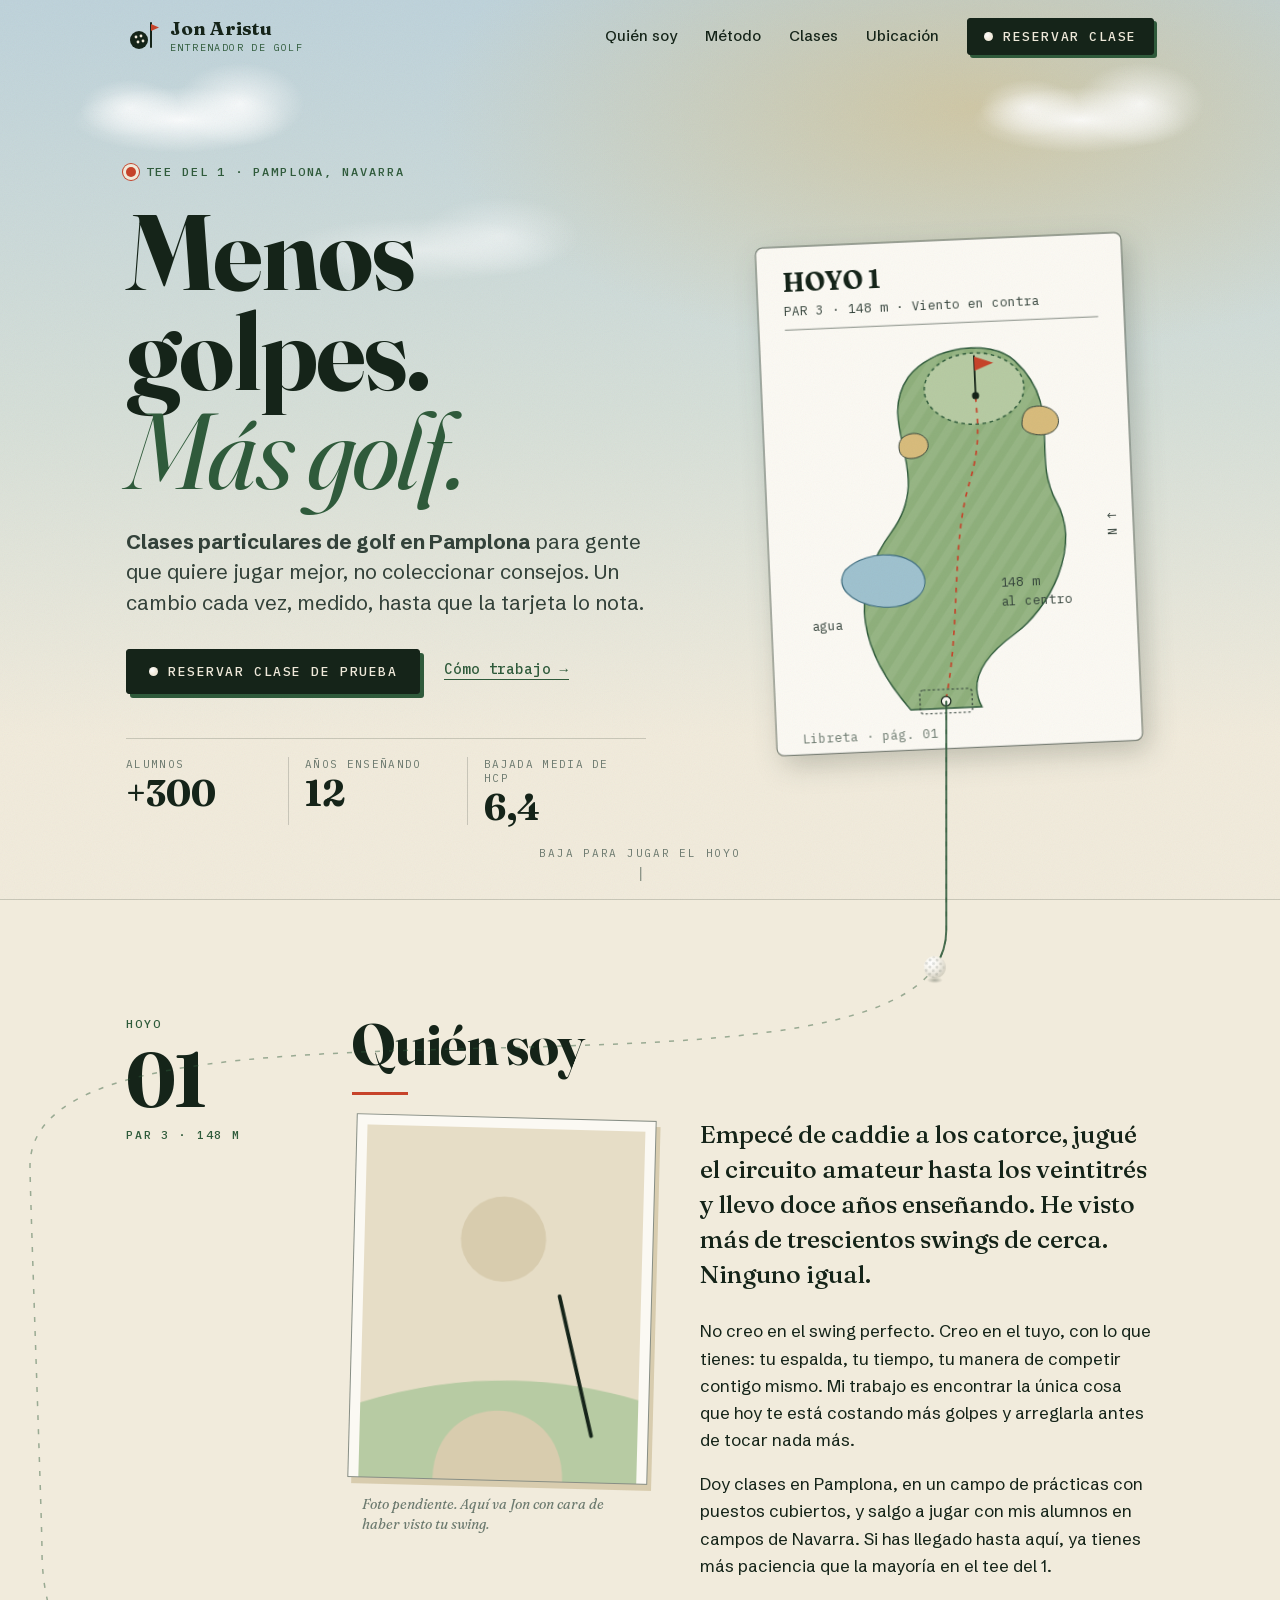
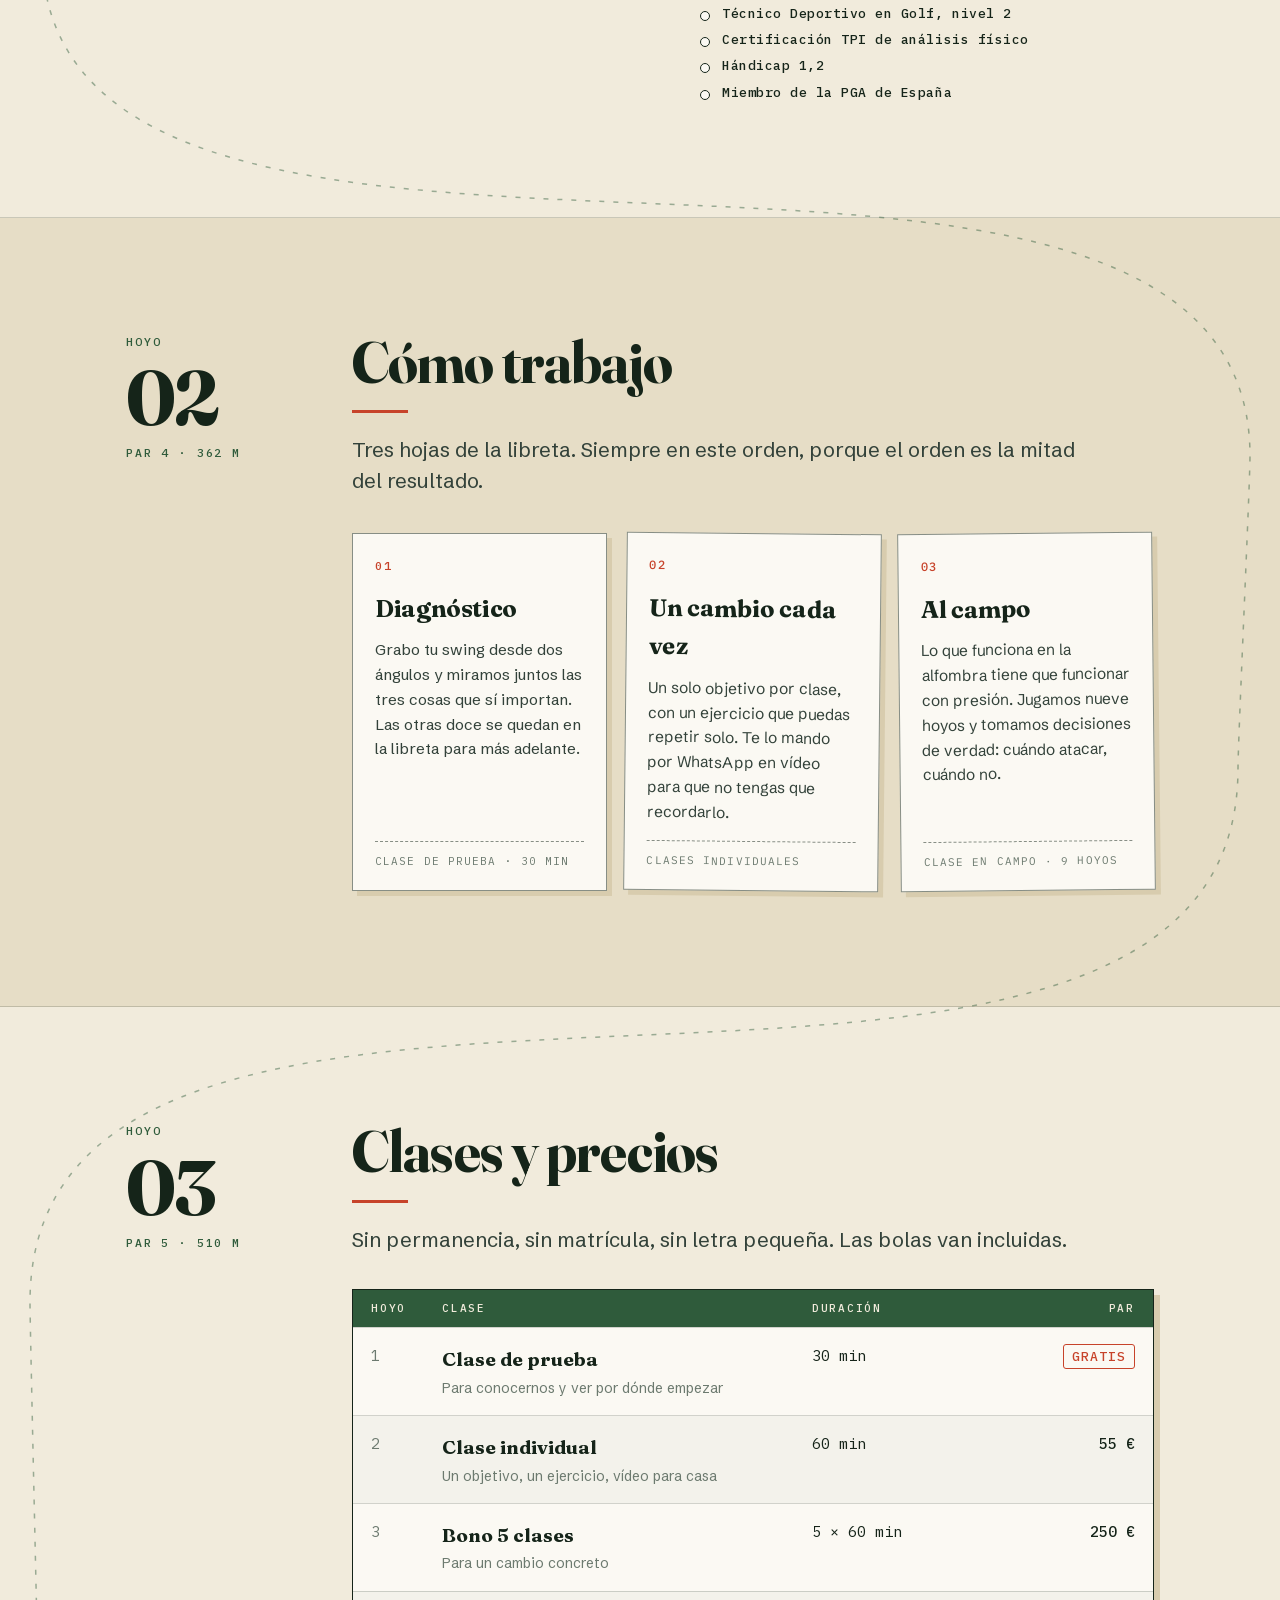
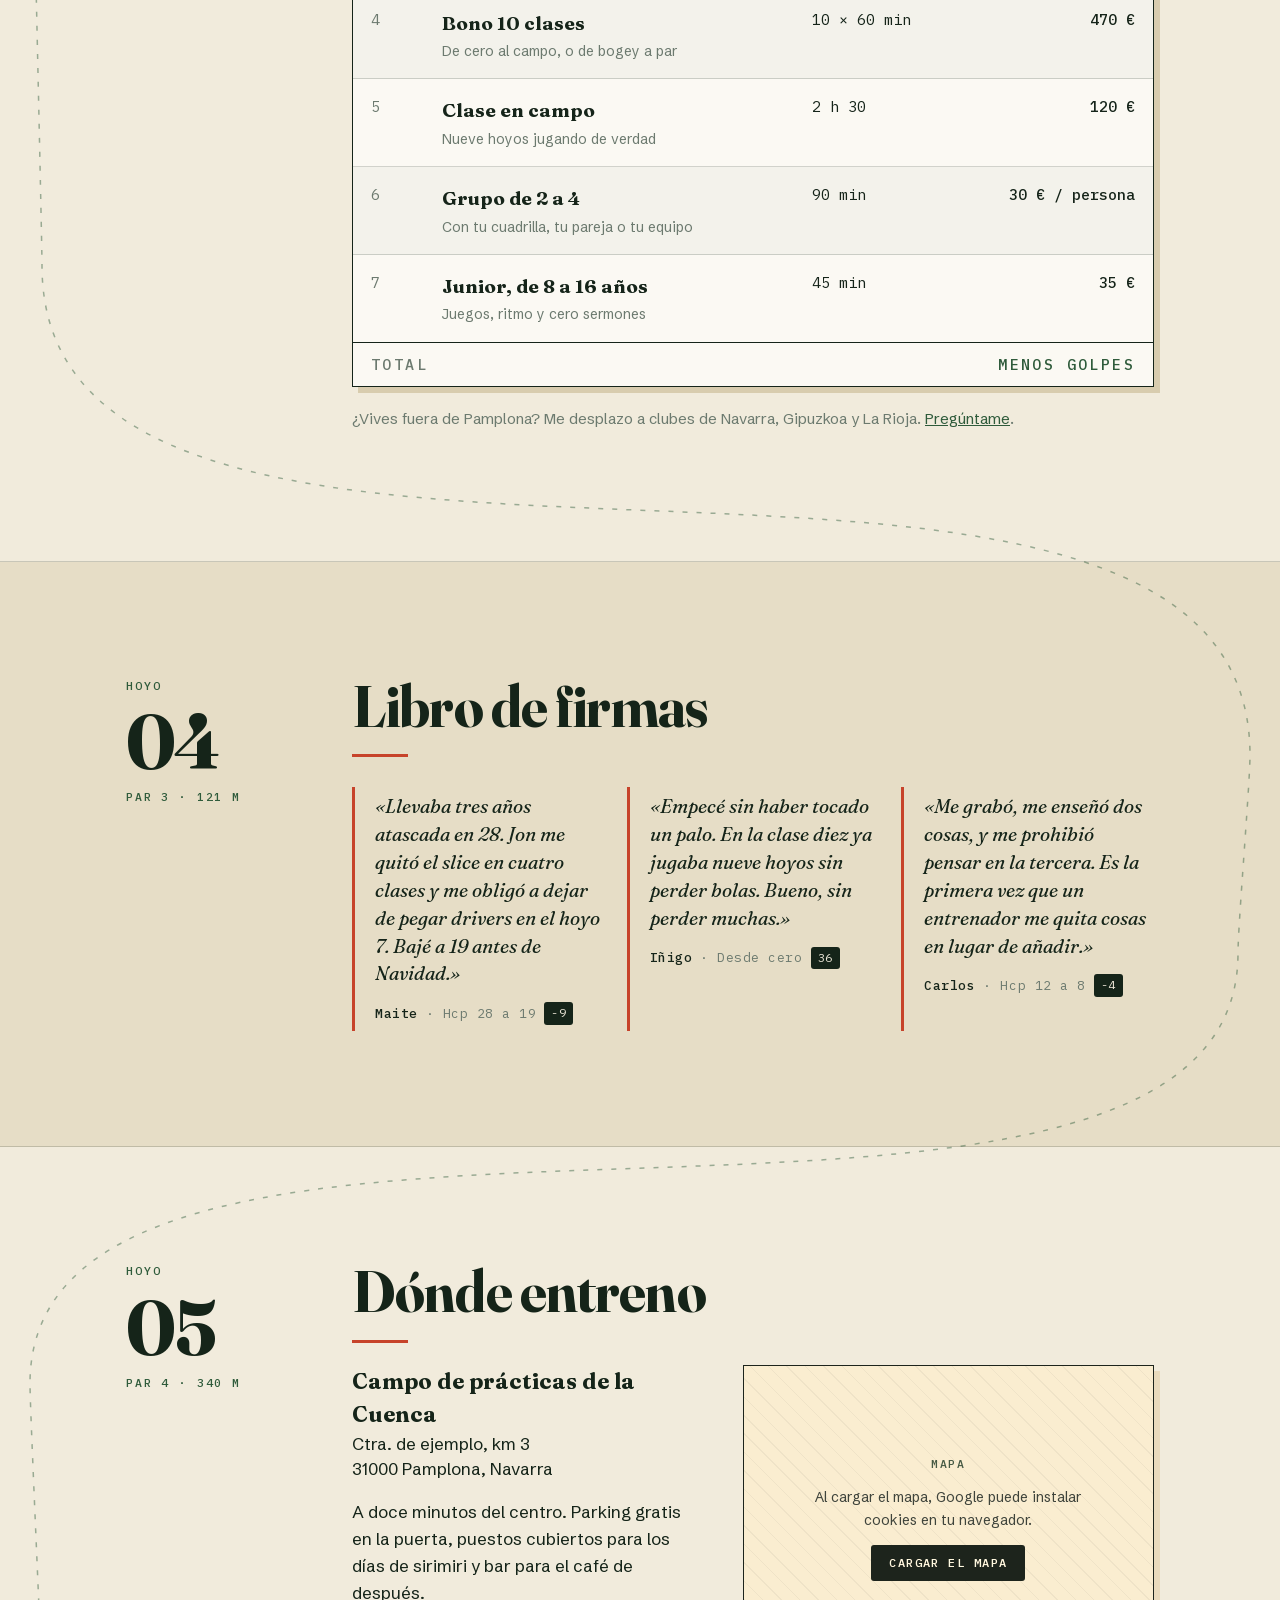
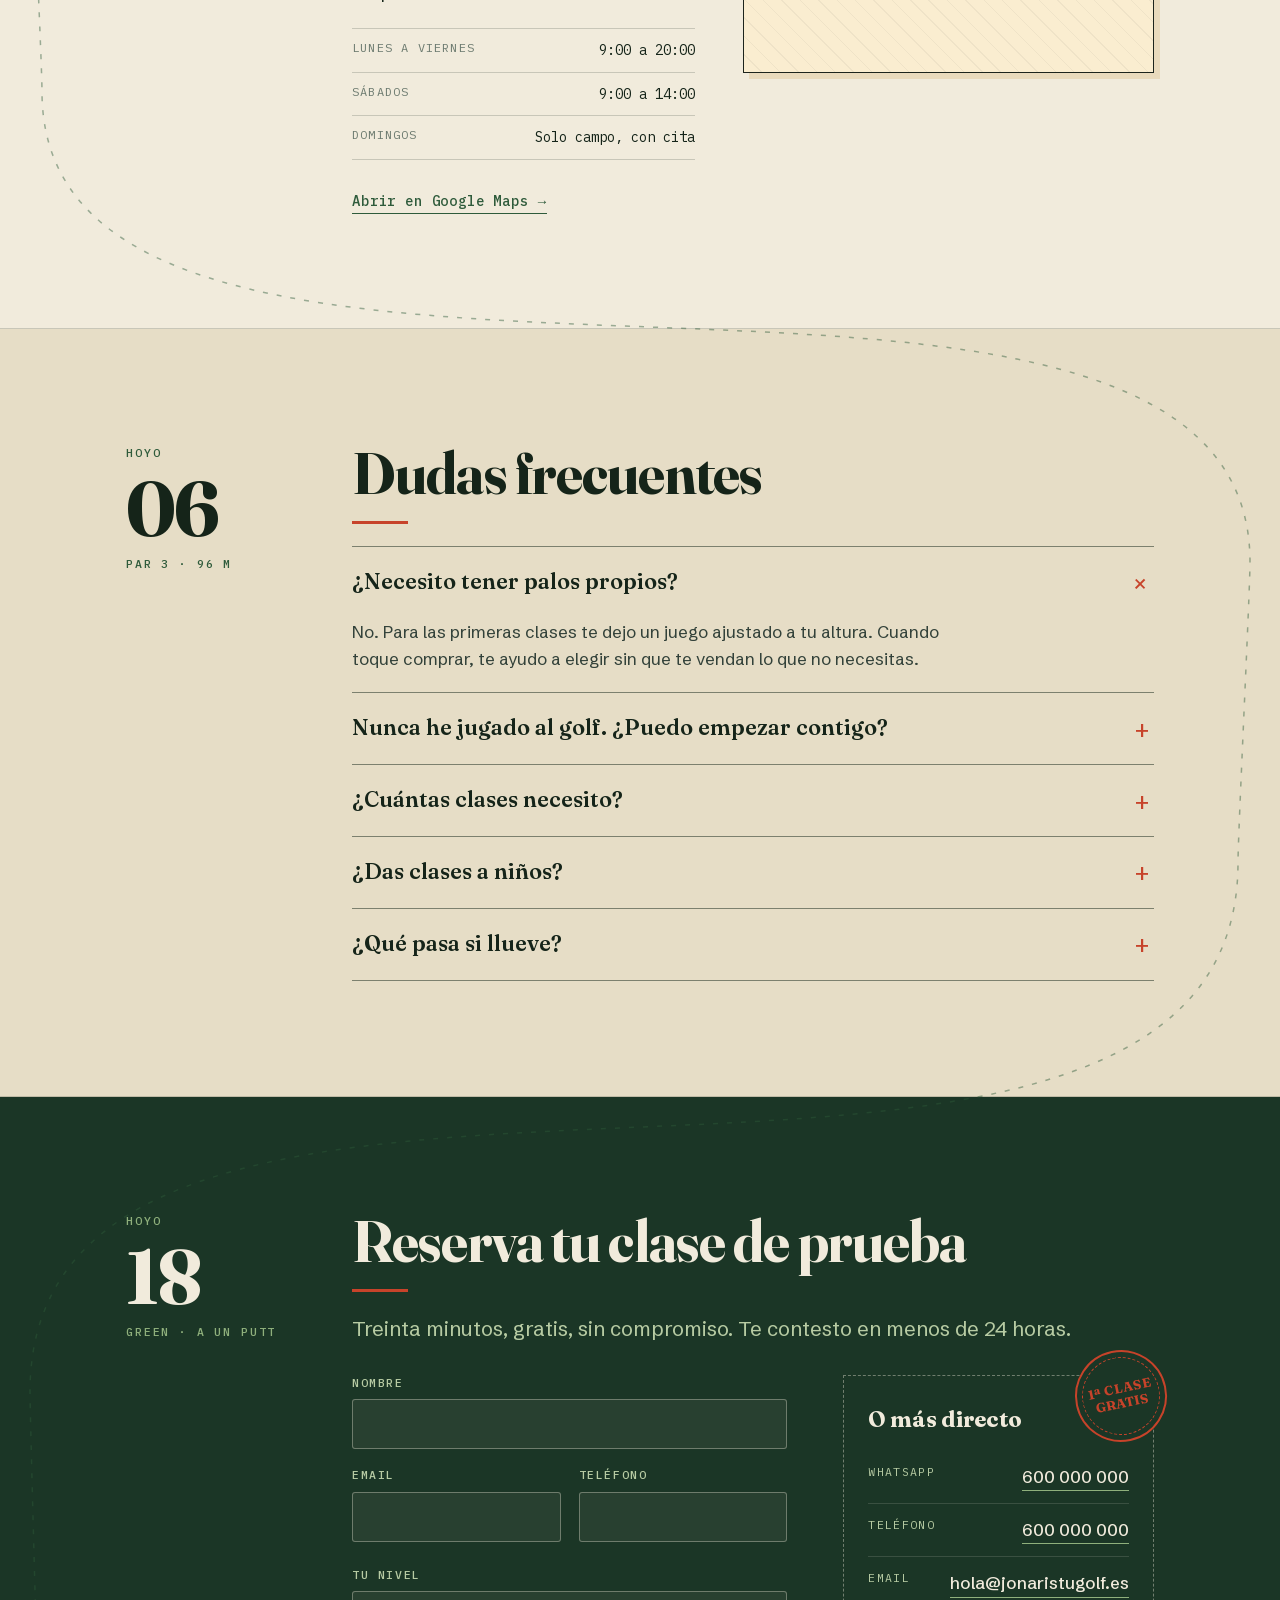
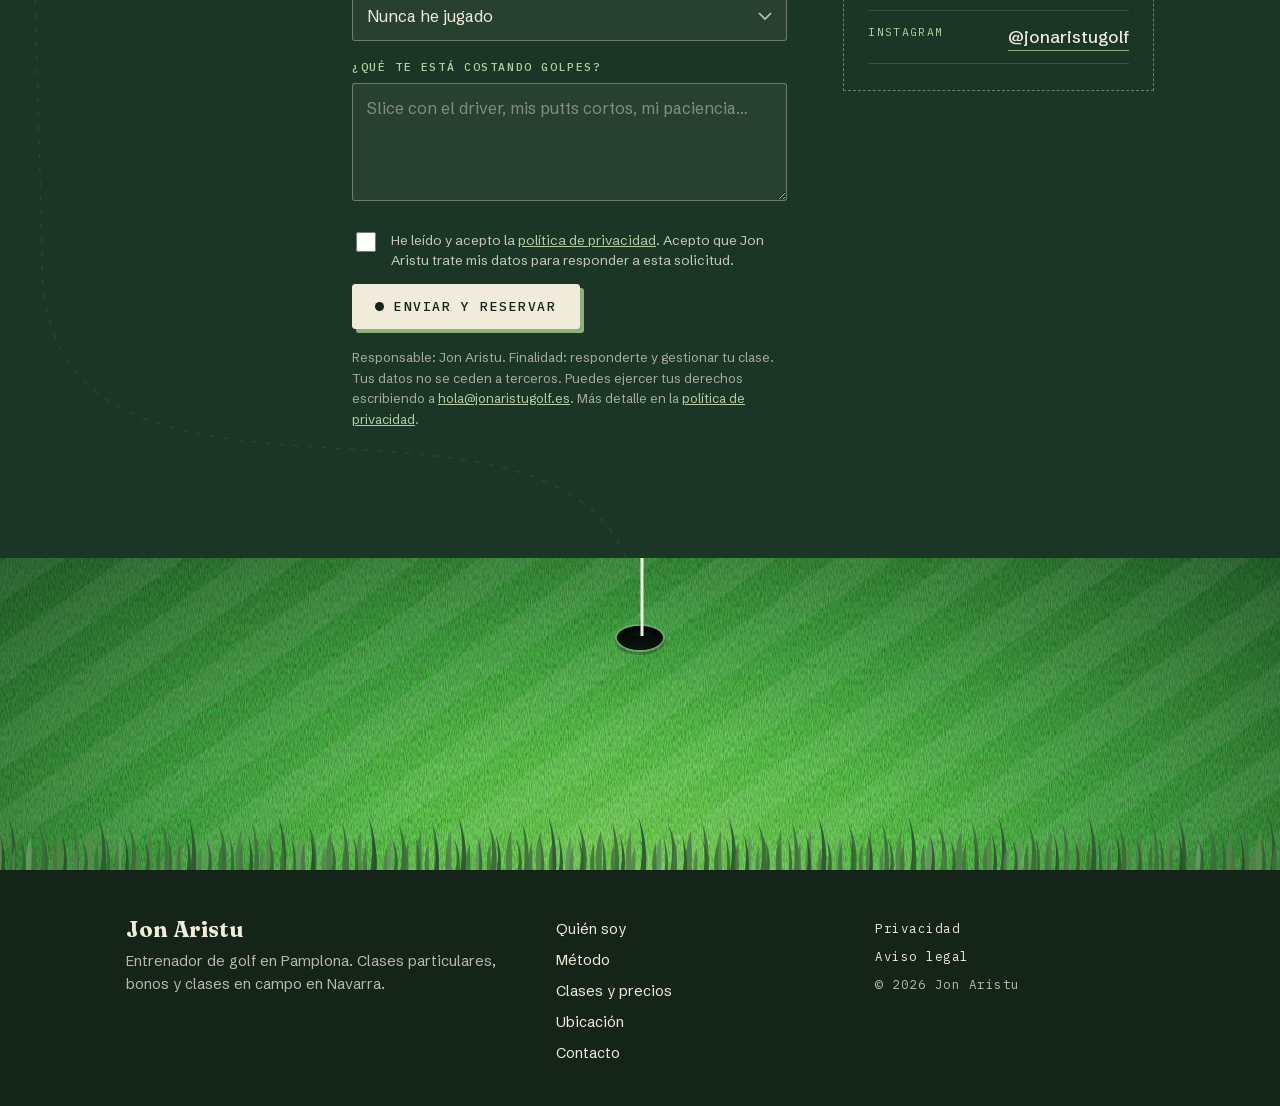
==== commit 53b8f9de: "fix: ajustes" ====
--- a/index.html
+++ b/index.html
@@ -22,17 +22,21 @@
   <meta property="og:image" content="https://www.jonaristugolf.es/og.jpg">
   <meta property="og:image:width" content="1200">
   <meta property="og:image:height" content="630">
+  <meta property="og:image:type" content="image/jpeg">
+  <meta property="og:image:alt" content="Menos golpes. Más golf. Clases particulares de golf con Jon Aristu en Pamplona.">
   <meta name="twitter:card" content="summary_large_image">
   <meta name="twitter:title" content="Clases de golf en Pamplona · Jon Aristu">
   <meta name="twitter:description" content="Menos golpes, más golf. Clases particulares de golf en Pamplona. Primera clase gratis.">
   <meta name="twitter:image" content="https://www.jonaristugolf.es/og.jpg">
+  <meta name="twitter:image:alt" content="Menos golpes. Más golf. Clases particulares de golf con Jon Aristu en Pamplona.">
 
   <link rel="icon" href="favicon.svg" type="image/svg+xml">
   <link rel="apple-touch-icon" href="apple-touch-icon.png">
 
-  <link rel="preconnect" href="https://fonts.googleapis.com">
-  <link rel="preconnect" href="https://fonts.gstatic.com" crossorigin>
-  <link rel="stylesheet" href="https://fonts.googleapis.com/css2?family=Fraunces:ital,opsz,wght@0,9..144,500;0,9..144,700;1,9..144,400;1,9..144,600&family=Schibsted+Grotesk:ital,wght@0,400;0,500;0,700;1,400&family=IBM+Plex+Mono:wght@400;500&display=swap">
+  <!-- Tipografías autohospedadas: sin peticiones a terceros ni render bloqueado.
+       Se precargan los dos cortes que aparecen en la primera pantalla. -->
+  <link rel="preload" href="fonts/fraunces-400-700-normal-latin.woff2" as="font" type="font/woff2" crossorigin>
+  <link rel="preload" href="fonts/schibsted-grotesk-400-700-normal-latin.woff2" as="font" type="font/woff2" crossorigin>
   <link rel="stylesheet" href="styles.css">
 
   <!-- Datos estructurados -->
@@ -41,14 +45,25 @@
     "@context": "https://schema.org",
     "@graph": [
       {
+        "@type": "WebSite",
+        "@id": "https://www.jonaristugolf.es/#web",
+        "url": "https://www.jonaristugolf.es/",
+        "name": "Jon Aristu · Clases de golf en Pamplona",
+        "inLanguage": "es-ES",
+        "publisher": { "@id": "https://www.jonaristugolf.es/#negocio" }
+      },
+      {
         "@type": ["LocalBusiness", "SportsActivityLocation"],
         "@id": "https://www.jonaristugolf.es/#negocio",
         "name": "Jon Aristu · Clases de golf en Pamplona",
+        "description": "Clases particulares de golf en Pamplona y Navarra para todos los niveles, con entrenador titulado. Primera clase de prueba gratuita.",
         "image": "https://www.jonaristugolf.es/og.jpg",
+        "logo": "https://www.jonaristugolf.es/apple-touch-icon.png",
         "url": "https://www.jonaristugolf.es/",
         "telephone": "+34600000000",
         "email": "hola@jonaristugolf.es",
-        "priceRange": "0 € - 470 €",
+        "priceRange": "€€",
+        "currenciesAccepted": "EUR",
         "address": {
           "@type": "PostalAddress",
           "streetAddress": "Campo de prácticas, Ctra. de ejemplo km 3",
@@ -58,18 +73,155 @@
           "addressCountry": "ES"
         },
         "geo": { "@type": "GeoCoordinates", "latitude": 42.8125, "longitude": -1.6458 },
-        "areaServed": ["Pamplona", "Navarra", "Gipuzkoa", "La Rioja"],
+        "areaServed": [
+          { "@type": "City", "name": "Pamplona" },
+          { "@type": "AdministrativeArea", "name": "Navarra" },
+          { "@type": "AdministrativeArea", "name": "Gipuzkoa" },
+          { "@type": "AdministrativeArea", "name": "La Rioja" }
+        ],
         "openingHoursSpecification": [
           { "@type": "OpeningHoursSpecification", "dayOfWeek": ["Monday","Tuesday","Wednesday","Thursday","Friday"], "opens": "09:00", "closes": "20:00" },
           { "@type": "OpeningHoursSpecification", "dayOfWeek": "Saturday", "opens": "09:00", "closes": "14:00" }
         ],
         "founder": { "@id": "https://www.jonaristugolf.es/#jon" },
-        "makesOffer": [
-          { "@type": "Offer", "name": "Clase de prueba (30 min)", "price": "0", "priceCurrency": "EUR" },
-          { "@type": "Offer", "name": "Clase individual (60 min)", "price": "55", "priceCurrency": "EUR" },
-          { "@type": "Offer", "name": "Bono 5 clases", "price": "250", "priceCurrency": "EUR" },
-          { "@type": "Offer", "name": "Bono 10 clases", "price": "470", "priceCurrency": "EUR" },
-          { "@type": "Offer", "name": "Clase en campo, 9 hoyos", "price": "120", "priceCurrency": "EUR" }
+        "employee": { "@id": "https://www.jonaristugolf.es/#jon" },
+        "sameAs": ["https://www.instagram.com/jonaristugolf"],
+        "hasOfferCatalog": { "@id": "https://www.jonaristugolf.es/#catalogo" }
+      },
+      {
+        "@type": "OfferCatalog",
+        "@id": "https://www.jonaristugolf.es/#catalogo",
+        "name": "Clases y bonos",
+        "itemListElement": [
+          {
+            "@type": "Offer",
+            "name": "Clase de prueba",
+            "price": "0",
+            "priceCurrency": "EUR",
+            "url": "https://www.jonaristugolf.es/#contacto",
+            "availability": "https://schema.org/InStock",
+            "itemOffered": {
+              "@type": "Service",
+              "name": "Clase de prueba de golf (30 min)",
+              "description": "Primera clase gratuita de 30 minutos para conocernos y ver por dónde empezar.",
+              "serviceType": "Clase de golf",
+              "provider": { "@id": "https://www.jonaristugolf.es/#negocio" }
+            }
+          },
+          {
+            "@type": "Offer",
+            "name": "Clase individual",
+            "price": "55",
+            "priceCurrency": "EUR",
+            "url": "https://www.jonaristugolf.es/#clases",
+            "availability": "https://schema.org/InStock",
+            "itemOffered": { "@id": "https://www.jonaristugolf.es/#clase-individual" }
+          },
+          {
+            "@type": "Offer",
+            "name": "Bono 5 clases",
+            "price": "250",
+            "priceCurrency": "EUR",
+            "url": "https://www.jonaristugolf.es/#clases",
+            "availability": "https://schema.org/InStock",
+            "itemOffered": {
+              "@type": "Service",
+              "name": "Bono de 5 clases de golf",
+              "description": "Cinco clases individuales de 60 minutos para trabajar un cambio concreto.",
+              "serviceType": "Clase de golf",
+              "provider": { "@id": "https://www.jonaristugolf.es/#negocio" }
+            }
+          },
+          {
+            "@type": "Offer",
+            "name": "Bono 10 clases",
+            "price": "470",
+            "priceCurrency": "EUR",
+            "url": "https://www.jonaristugolf.es/#clases",
+            "availability": "https://schema.org/InStock",
+            "itemOffered": {
+              "@type": "Service",
+              "name": "Bono de 10 clases de golf",
+              "description": "Diez clases individuales de 60 minutos: de cero al campo, o de bogey a par.",
+              "serviceType": "Clase de golf",
+              "provider": { "@id": "https://www.jonaristugolf.es/#negocio" }
+            }
+          },
+          {
+            "@type": "Offer",
+            "name": "Clase en campo, 9 hoyos",
+            "price": "120",
+            "priceCurrency": "EUR",
+            "url": "https://www.jonaristugolf.es/#clases",
+            "availability": "https://schema.org/InStock",
+            "itemOffered": {
+              "@type": "Service",
+              "name": "Clase de golf en campo (9 hoyos)",
+              "description": "Dos horas y media jugando nueve hoyos y tomando decisiones de juego reales.",
+              "serviceType": "Clase de golf",
+              "provider": { "@id": "https://www.jonaristugolf.es/#negocio" }
+            }
+          },
+          {
+            "@type": "Offer",
+            "name": "Grupo de 2 a 4 personas",
+            "price": "30",
+            "priceCurrency": "EUR",
+            "url": "https://www.jonaristugolf.es/#clases",
+            "availability": "https://schema.org/InStock",
+            "itemOffered": {
+              "@type": "Service",
+              "name": "Clase de golf en grupo reducido (90 min)",
+              "description": "Clase de 90 minutos para grupos de dos a cuatro personas. Precio por persona.",
+              "serviceType": "Clase de golf",
+              "provider": { "@id": "https://www.jonaristugolf.es/#negocio" }
+            }
+          },
+          {
+            "@type": "Offer",
+            "name": "Junior, de 8 a 16 años",
+            "price": "35",
+            "priceCurrency": "EUR",
+            "url": "https://www.jonaristugolf.es/#clases",
+            "availability": "https://schema.org/InStock",
+            "itemOffered": {
+              "@type": "Service",
+              "name": "Clase de golf junior (45 min)",
+              "description": "Clase de 45 minutos para niñas y niños de 8 a 16 años, con juegos y sin sermones.",
+              "serviceType": "Clase de golf",
+              "provider": { "@id": "https://www.jonaristugolf.es/#negocio" }
+            }
+          }
+        ]
+      },
+      {
+        "@type": "Service",
+        "@id": "https://www.jonaristugolf.es/#clase-individual",
+        "name": "Clase individual de golf (60 min)",
+        "description": "Clase particular de 60 minutos: un objetivo, un ejercicio y vídeo del swing para practicar en casa.",
+        "serviceType": "Clase de golf",
+        "areaServed": { "@type": "City", "name": "Pamplona" },
+        "provider": { "@id": "https://www.jonaristugolf.es/#negocio" },
+        "offers": { "@type": "Offer", "price": "55", "priceCurrency": "EUR", "availability": "https://schema.org/InStock" },
+        "review": [
+          {
+            "@type": "Review",
+            "author": { "@type": "Person", "name": "Maite" },
+            "reviewRating": { "@type": "Rating", "ratingValue": "5", "bestRating": "5" },
+            "reviewBody": "Llevaba tres años atascada en 28. Jon me quitó el slice en cuatro clases y me obligó a dejar de pegar drivers en el hoyo 7. Bajé a 19 antes de Navidad."
+          },
+          {
+            "@type": "Review",
+            "author": { "@type": "Person", "name": "Iñigo" },
+            "reviewRating": { "@type": "Rating", "ratingValue": "5", "bestRating": "5" },
+            "reviewBody": "Empecé sin haber tocado un palo. En la clase diez ya jugaba nueve hoyos sin perder bolas. Bueno, sin perder muchas."
+          },
+          {
+            "@type": "Review",
+            "author": { "@type": "Person", "name": "Carlos" },
+            "reviewRating": { "@type": "Rating", "ratingValue": "5", "bestRating": "5" },
+            "reviewBody": "Me grabó, me enseñó dos cosas, y me prohibió pensar en la tercera. Es la primera vez que un entrenador me quita cosas en lugar de añadir."
+          }
         ]
       },
       {
@@ -77,17 +229,19 @@
         "@id": "https://www.jonaristugolf.es/#jon",
         "name": "Jon Aristu",
         "jobTitle": "Entrenador de golf",
+        "knowsAbout": ["Golf", "Técnica de swing", "Juego corto", "Enseñanza deportiva"],
         "worksFor": { "@id": "https://www.jonaristugolf.es/#negocio" },
         "sameAs": ["https://www.instagram.com/jonaristugolf"]
       },
       {
         "@type": "FAQPage",
+        "@id": "https://www.jonaristugolf.es/#faq",
         "mainEntity": [
-          { "@type": "Question", "name": "¿Necesito tener palos propios?", "acceptedAnswer": { "@type": "Answer", "text": "No. Para las primeras clases te dejo un juego de palos ajustado a tu altura. Cuando toque comprar, te ayudo a elegir sin que te vendan lo que no necesitas." } },
+          { "@type": "Question", "name": "¿Necesito tener palos propios?", "acceptedAnswer": { "@type": "Answer", "text": "No. Para las primeras clases te dejo un juego ajustado a tu altura. Cuando toque comprar, te ayudo a elegir sin que te vendan lo que no necesitas." } },
           { "@type": "Question", "name": "Nunca he jugado al golf. ¿Puedo empezar contigo?", "acceptedAnswer": { "@type": "Answer", "text": "Sí. La mitad de mis alumnos llegan sin haber tocado un palo. En la primera clase golpeas bolas, no escuchas teoría." } },
-          { "@type": "Question", "name": "¿Cuántas clases necesito?", "acceptedAnswer": { "@type": "Answer", "text": "Depende de tu punto de partida y de cuánto practiques entre clases. Un principiante suele estar listo para salir al campo en 8 o 10 clases. Un jugador con hándicap suele notar cambio en 3 o 4." } },
+          { "@type": "Question", "name": "¿Cuántas clases necesito?", "acceptedAnswer": { "@type": "Answer", "text": "Depende de tu punto de partida y de cuánto practiques entre clases. Un principiante suele estar listo para salir al campo en 8 o 10 clases. Un jugador con hándicap suele notar el cambio en 3 o 4." } },
           { "@type": "Question", "name": "¿Das clases a niños?", "acceptedAnswer": { "@type": "Answer", "text": "Sí, a partir de 8 años. Clases de 45 minutos, con juegos y sin sermones." } },
-          { "@type": "Question", "name": "¿Qué pasa si llueve?", "acceptedAnswer": { "@type": "Answer", "text": "El campo de prácticas tiene puestos cubiertos. Si el tiempo es impracticable, movemos la clase sin coste." } }
+          { "@type": "Question", "name": "¿Qué pasa si llueve?", "acceptedAnswer": { "@type": "Answer", "text": "El campo tiene puestos cubiertos. Si el tiempo es impracticable, movemos la clase sin coste." } }
         ]
       }
     ]
@@ -141,15 +295,15 @@
         <div class="hero__copy">
           <p class="eyebrow"><span class="tee-dot"></span> Tee del 1 · Pamplona, Navarra</p>
           <h1>Menos golpes.<br><em>Más golf.</em></h1>
-          <p class="lede">Clases particulares de golf en Pamplona para gente que quiere jugar mejor, no coleccionar consejos. Un cambio cada vez, medido, hasta que la tarjeta lo nota.</p>
+          <p class="lede"><strong>Clases particulares de golf en Pamplona</strong> para gente que quiere jugar mejor, no coleccionar consejos. Un cambio cada vez, medido, hasta que la tarjeta lo nota.</p>
           <div class="hero__cta">
             <a class="btn" href="#contacto">Reservar clase de prueba</a>
             <a class="link-arrow" href="#metodo">Cómo trabajo</a>
           </div>
           <dl class="stats" id="stats">
-            <div><dt>Alumnos</dt><dd data-count data-target="300" data-prefix="+">+0</dd></div>
-            <div><dt>Años enseñando</dt><dd data-count data-target="12">0</dd></div>
-            <div><dt>Bajada media de hcp</dt><dd data-count data-target="6.4" data-decimals="1">0,0</dd></div>
+            <div><dt>Alumnos</dt><dd data-count data-target="300" data-prefix="+"><span aria-hidden="true">+0</span><span class="sr-only">Más de 300</span></dd></div>
+            <div><dt>Años enseñando</dt><dd data-count data-target="12"><span aria-hidden="true">0</span><span class="sr-only">12</span></dd></div>
+            <div><dt>Bajada media de hcp</dt><dd data-count data-target="6.4" data-decimals="1"><span aria-hidden="true">0,0</span><span class="sr-only">6,4</span></dd></div>
           </dl>
         </div>
 
@@ -352,7 +506,14 @@
               <a class="link-arrow" href="https://maps.google.com/?q=Pamplona,Navarra" target="_blank" rel="noopener">Abrir en Google Maps</a>
             </div>
             <div class="where__map">
-              <iframe title="Mapa del campo de prácticas en Pamplona" src="https://www.google.com/maps?q=Pamplona,Navarra&z=12&output=embed" width="600" height="420" loading="lazy" referrerpolicy="no-referrer-when-downgrade" allowfullscreen></iframe>
+              <!-- El iframe de Google Maps carga cookies de terceros: no se inserta hasta que el usuario lo acepta -->
+              <button type="button" class="map-consent" id="map-consent"
+                      data-map-src="https://www.google.com/maps?q=Pamplona,Navarra&amp;z=12&amp;output=embed"
+                      data-map-title="Mapa del campo de prácticas en Pamplona">
+                <span class="map-consent__title">Mapa</span>
+                <span class="map-consent__text">Al cargar el mapa, Google puede instalar cookies en tu navegador.</span>
+                <span class="map-consent__btn">Cargar el mapa</span>
+              </button>
             </div>
           </div>
         </div>
@@ -404,19 +565,25 @@
           <p class="lede">Treinta minutos, gratis, sin compromiso. Te contesto en menos de 24 horas.</p>
 
           <div class="contact">
-            <form class="form" action="https://formspree.io/f/TU_ID" method="POST" novalidate>
+            <form class="form" id="form-reserva" action="https://formspree.io/f/TU_ID" method="POST" novalidate>
               <div class="form__row">
                 <label for="nombre">Nombre</label>
-                <input id="nombre" name="nombre" type="text" autocomplete="name" required>
+                <input id="nombre" name="nombre" type="text" autocomplete="name" required
+                       aria-describedby="err-nombre">
+                <span class="field-error" id="err-nombre" data-error-for="nombre"></span>
               </div>
               <div class="form__row form__row--2">
                 <div>
                   <label for="email">Email</label>
-                  <input id="email" name="email" type="email" autocomplete="email" required>
+                  <input id="email" name="email" type="email" autocomplete="email" required
+                         aria-describedby="err-email">
+                  <span class="field-error" id="err-email" data-error-for="email"></span>
                 </div>
                 <div>
                   <label for="telefono">Teléfono</label>
-                  <input id="telefono" name="telefono" type="tel" autocomplete="tel" inputmode="tel">
+                  <input id="telefono" name="telefono" type="tel" autocomplete="tel" inputmode="tel"
+                         aria-describedby="err-telefono">
+                  <span class="field-error" id="err-telefono" data-error-for="telefono"></span>
                 </div>
               </div>
               <div class="form__row">
@@ -432,9 +599,19 @@
                 <label for="mensaje">¿Qué te está costando golpes?</label>
                 <textarea id="mensaje" name="mensaje" rows="4" placeholder="Slice con el driver, mis putts cortos, mi paciencia…"></textarea>
               </div>
+
+              <!-- Consentimiento expreso: exigido por el RGPD, no vale darlo por hecho -->
+              <div class="form__consent">
+                <input id="consentimiento" name="consentimiento" type="checkbox" value="si" required
+                       aria-describedby="err-consentimiento">
+                <label for="consentimiento">He leído y acepto la <a href="privacidad.html">política de privacidad</a>. Acepto que Jon Aristu trate mis datos para responder a esta solicitud.</label>
+              </div>
+              <span class="field-error" id="err-consentimiento" data-error-for="consentimiento"></span>
+
               <input type="text" name="_gotcha" class="sr-only" tabindex="-1" autocomplete="off" aria-hidden="true">
               <button class="btn btn--light" type="submit">Enviar y reservar</button>
-              <p class="form__legal">Al enviar aceptas la <a href="privacidad.html">política de privacidad</a>. Solo uso tus datos para responderte.</p>
+              <p class="form__status" id="form-status" role="status" aria-live="polite"></p>
+              <p class="form__legal">Responsable: Jon Aristu. Finalidad: responderte y gestionar tu clase. Tus datos no se ceden a terceros. Puedes ejercer tus derechos escribiendo a <a href="mailto:hola@jonaristugolf.es">hola@jonaristugolf.es</a>. Más detalle en la <a href="privacidad.html">política de privacidad</a>.</p>
             </form>
 
             <aside class="direct">
--- a/styles.css
+++ b/styles.css
@@ -2,6 +2,104 @@
    Jon Aristu · Clases de golf en Pamplona
    Paleta: papel viejo + verde profundo + bandera roja
    ========================================================= */
+
+/* ---------- Tipografías autohospedadas ---------- */
+@font-face {
+  font-family: 'Fraunces';
+  font-style: italic;
+  font-weight: 400 700;
+  font-display: swap;
+  src: url(fonts/fraunces-400-700-italic-latin-ext.woff2) format('woff2');
+  unicode-range: U+0100-02BA, U+02BD-02C5, U+02C7-02CC, U+02CE-02D7, U+02DD-02FF, U+0304, U+0308, U+0329, U+1D00-1DBF, U+1E00-1E9F, U+1EF2-1EFF, U+2020, U+20A0-20AB, U+20AD-20C0, U+2113, U+2C60-2C7F, U+A720-A7FF;
+}
+@font-face {
+  font-family: 'Fraunces';
+  font-style: italic;
+  font-weight: 400 700;
+  font-display: swap;
+  src: url(fonts/fraunces-400-700-italic-latin.woff2) format('woff2');
+  unicode-range: U+0000-00FF, U+0131, U+0152-0153, U+02BB-02BC, U+02C6, U+02DA, U+02DC, U+0304, U+0308, U+0329, U+2000-206F, U+20AC, U+2122, U+2191, U+2193, U+2212, U+2215, U+FEFF, U+FFFD;
+}
+@font-face {
+  font-family: 'Fraunces';
+  font-style: normal;
+  font-weight: 400 700;
+  font-display: swap;
+  src: url(fonts/fraunces-400-700-normal-latin-ext.woff2) format('woff2');
+  unicode-range: U+0100-02BA, U+02BD-02C5, U+02C7-02CC, U+02CE-02D7, U+02DD-02FF, U+0304, U+0308, U+0329, U+1D00-1DBF, U+1E00-1E9F, U+1EF2-1EFF, U+2020, U+20A0-20AB, U+20AD-20C0, U+2113, U+2C60-2C7F, U+A720-A7FF;
+}
+@font-face {
+  font-family: 'Fraunces';
+  font-style: normal;
+  font-weight: 400 700;
+  font-display: swap;
+  src: url(fonts/fraunces-400-700-normal-latin.woff2) format('woff2');
+  unicode-range: U+0000-00FF, U+0131, U+0152-0153, U+02BB-02BC, U+02C6, U+02DA, U+02DC, U+0304, U+0308, U+0329, U+2000-206F, U+20AC, U+2122, U+2191, U+2193, U+2212, U+2215, U+FEFF, U+FFFD;
+}
+@font-face {
+  font-family: 'IBM Plex Mono';
+  font-style: normal;
+  font-weight: 400;
+  font-display: swap;
+  src: url(fonts/ibm-plex-mono-400-normal-latin-ext.woff2) format('woff2');
+  unicode-range: U+0100-02BA, U+02BD-02C5, U+02C7-02CC, U+02CE-02D7, U+02DD-02FF, U+0304, U+0308, U+0329, U+1D00-1DBF, U+1E00-1E9F, U+1EF2-1EFF, U+2020, U+20A0-20AB, U+20AD-20C0, U+2113, U+2C60-2C7F, U+A720-A7FF;
+}
+@font-face {
+  font-family: 'IBM Plex Mono';
+  font-style: normal;
+  font-weight: 400;
+  font-display: swap;
+  src: url(fonts/ibm-plex-mono-400-normal-latin.woff2) format('woff2');
+  unicode-range: U+0000-00FF, U+0131, U+0152-0153, U+02BB-02BC, U+02C6, U+02DA, U+02DC, U+0304, U+0308, U+0329, U+2000-206F, U+20AC, U+2122, U+2191, U+2193, U+2212, U+2215, U+FEFF, U+FFFD;
+}
+@font-face {
+  font-family: 'IBM Plex Mono';
+  font-style: normal;
+  font-weight: 500;
+  font-display: swap;
+  src: url(fonts/ibm-plex-mono-500-normal-latin-ext.woff2) format('woff2');
+  unicode-range: U+0100-02BA, U+02BD-02C5, U+02C7-02CC, U+02CE-02D7, U+02DD-02FF, U+0304, U+0308, U+0329, U+1D00-1DBF, U+1E00-1E9F, U+1EF2-1EFF, U+2020, U+20A0-20AB, U+20AD-20C0, U+2113, U+2C60-2C7F, U+A720-A7FF;
+}
+@font-face {
+  font-family: 'IBM Plex Mono';
+  font-style: normal;
+  font-weight: 500;
+  font-display: swap;
+  src: url(fonts/ibm-plex-mono-500-normal-latin.woff2) format('woff2');
+  unicode-range: U+0000-00FF, U+0131, U+0152-0153, U+02BB-02BC, U+02C6, U+02DA, U+02DC, U+0304, U+0308, U+0329, U+2000-206F, U+20AC, U+2122, U+2191, U+2193, U+2212, U+2215, U+FEFF, U+FFFD;
+}
+@font-face {
+  font-family: 'Schibsted Grotesk';
+  font-style: italic;
+  font-weight: 400 700;
+  font-display: swap;
+  src: url(fonts/schibsted-grotesk-400-700-italic-latin-ext.woff2) format('woff2');
+  unicode-range: U+0100-02BA, U+02BD-02C5, U+02C7-02CC, U+02CE-02D7, U+02DD-02FF, U+0304, U+0308, U+0329, U+1D00-1DBF, U+1E00-1E9F, U+1EF2-1EFF, U+2020, U+20A0-20AB, U+20AD-20C0, U+2113, U+2C60-2C7F, U+A720-A7FF;
+}
+@font-face {
+  font-family: 'Schibsted Grotesk';
+  font-style: italic;
+  font-weight: 400 700;
+  font-display: swap;
+  src: url(fonts/schibsted-grotesk-400-700-italic-latin.woff2) format('woff2');
+  unicode-range: U+0000-00FF, U+0131, U+0152-0153, U+02BB-02BC, U+02C6, U+02DA, U+02DC, U+0304, U+0308, U+0329, U+2000-206F, U+20AC, U+2122, U+2191, U+2193, U+2212, U+2215, U+FEFF, U+FFFD;
+}
+@font-face {
+  font-family: 'Schibsted Grotesk';
+  font-style: normal;
+  font-weight: 400 700;
+  font-display: swap;
+  src: url(fonts/schibsted-grotesk-400-700-normal-latin-ext.woff2) format('woff2');
+  unicode-range: U+0100-02BA, U+02BD-02C5, U+02C7-02CC, U+02CE-02D7, U+02DD-02FF, U+0304, U+0308, U+0329, U+1D00-1DBF, U+1E00-1E9F, U+1EF2-1EFF, U+2020, U+20A0-20AB, U+20AD-20C0, U+2113, U+2C60-2C7F, U+A720-A7FF;
+}
+@font-face {
+  font-family: 'Schibsted Grotesk';
+  font-style: normal;
+  font-weight: 400 700;
+  font-display: swap;
+  src: url(fonts/schibsted-grotesk-400-700-normal-latin.woff2) format('woff2');
+  unicode-range: U+0000-00FF, U+0131, U+0152-0153, U+02BB-02BC, U+02C6, U+02DA, U+02DC, U+0304, U+0308, U+0329, U+2000-206F, U+20AC, U+2122, U+2191, U+2193, U+2212, U+2215, U+FEFF, U+FFFD;
+}
 
 :root {
   --paper: #F1EBDC;
@@ -172,21 +270,25 @@
   position: absolute; right: 4px; top: 50%; width: 6px; height: 6px; margin-top: 1px;
   border-radius: 50%; background: var(--paper); border: 1.5px solid var(--ink);
 }
-/* la bola de repuesto, que entra rodando por la izquierda */
-.nav-toggle__ball::before {
-  content: ''; position: absolute; left: -1.5px; top: -1.5px;
+/* la bola de repuesto: cuelga del boton, no de la bola que sale
+   (si fuese hija heredaria su opacidad y su desenfoque) */
+.nav-toggle::after {
+  content: ''; position: absolute; right: 4px; top: 50%; margin-top: 1px;
   width: 6px; height: 6px; border-radius: 50%;
   background: var(--paper); border: 1.5px solid var(--ink);
-  opacity: 0;
+  opacity: 0; pointer-events: none;
 }
 .nav-toggle[aria-expanded="true"] .nav-toggle__bar:first-child { animation: swing .55s cubic-bezier(.34, 1.3, .64, 1) forwards; }
-.nav-toggle[aria-expanded="true"] .nav-toggle__bar:last-child { transform: translateY(-4px) rotate(-45deg); }
+.nav-toggle.has-toggled[aria-expanded="false"] .nav-toggle__bar:first-child { animation: swing-back .55s cubic-bezier(.34, 1.3, .64, 1) forwards; }
 /* al abrir: la bola sale hacia abajo-izquierda y entra otra por la izquierda */
 .nav-toggle[aria-expanded="true"] .nav-toggle__ball { animation: ball-out-left .45s ease-out .14s forwards; }
-.nav-toggle[aria-expanded="true"] .nav-toggle__ball::before { animation: ball-roll-in .45s ease-out .34s forwards; }
-/* al cerrar (el palo sube): la bola sale hacia arriba-derecha y entra otra */
-.nav-toggle.has-toggled[aria-expanded="false"] .nav-toggle__ball { animation: ball-out-right .5s ease-out .1s forwards; }
-.nav-toggle.has-toggled[aria-expanded="false"] .nav-toggle__ball::before { animation: ball-roll-in .45s ease-out .38s forwards; }
+.nav-toggle[aria-expanded="true"]::after { animation: ball-roll-in .45s ease-out .3s forwards; }
+/* al cerrar (el palo sube): sale la que habia entrado y vuelve a entrar otra.
+   Los papeles se invierten, asi el ciclo se repite igual golpe tras golpe.
+   Las esperas van dentro del keyframe (no como delay) para que ninguna
+   de las dos parpadee en su estado de reposo antes de arrancar. */
+.nav-toggle.has-toggled[aria-expanded="false"]::after { animation: ball-out-right .6s ease-out forwards; }
+.nav-toggle.has-toggled[aria-expanded="false"] .nav-toggle__ball { animation: ball-roll-in-late .85s ease-out forwards; }
 
 @keyframes swing {
   0%   { transform: translateY(0) rotate(0deg); }
@@ -194,15 +296,26 @@
   60%  { transform: translateY(4px) rotate(58deg); }
   100% { transform: translateY(4px) rotate(45deg); }
 }
+/* sube desde abajo barriendo la bola, y vuelve a la horizontal */
+@keyframes swing-back {
+  0%   { transform: translateY(4px) rotate(45deg); }
+  18%  { transform: translateY(4px) rotate(56deg); }
+  70%  { transform: translateY(0) rotate(-14deg); }
+  100% { transform: translateY(0) rotate(0deg); }
+}
 @keyframes ball-out-left {
   0%   { transform: translate(0, 0) scale(1); opacity: 1; filter: blur(0); }
   60%  { transform: translate(-13px, 6px) scale(.85); opacity: .7; filter: blur(1px); }
   100% { transform: translate(-22px, 13px) scale(.6); opacity: 0; filter: blur(3px); }
 }
 @keyframes ball-out-right {
-  0%   { transform: translate(0, 0) scale(1); opacity: 1; filter: blur(0); }
-  55%  { transform: translate(12px, -15px) scale(.85); opacity: .7; filter: blur(1px); }
-  100% { transform: translate(24px, -7px) scale(.55); opacity: 0; filter: blur(3px); }
+  0%, 17% { transform: translate(0, 0) scale(1); opacity: 1; filter: blur(0); }
+  62%     { transform: translate(12px, -15px) scale(.85); opacity: .7; filter: blur(1px); }
+  100%    { transform: translate(24px, -7px) scale(.55); opacity: 0; filter: blur(3px); }
+}
+@keyframes ball-roll-in-late {
+  0%, 45% { transform: translateX(-18px) scale(.7); opacity: 0; }
+  100%    { transform: translateX(0) scale(1); opacity: 1; }
 }
 @keyframes ball-roll-in {
   0%   { transform: translateX(-18px) scale(.7); opacity: 0; }
@@ -210,8 +323,9 @@
 }
 @media (prefers-reduced-motion: reduce) {
   .nav-toggle__bar, .nav-toggle__ball { transition: none; }
-  .nav-toggle[aria-expanded="true"] .nav-toggle__bar:first-child { animation: none; transform: translateY(4px) rotate(45deg); }
-  .nav-toggle .nav-toggle__ball, .nav-toggle .nav-toggle__ball::before { animation: none !important; }
+  .nav-toggle .nav-toggle__bar:first-child { animation: none !important; }
+  .nav-toggle[aria-expanded="true"] .nav-toggle__bar:first-child { transform: translateY(4px) rotate(45deg); }
+  .nav-toggle .nav-toggle__ball, .nav-toggle::after { animation: none !important; }
   .nav-toggle[aria-expanded="true"] .nav-toggle__ball { opacity: 0; }
 }
 
@@ -646,3 +760,100 @@
 }
 .sticky-cta.is-visible { transform: none; }
 @media (min-width: 821px) { .sticky-cta { display: none; } }
+
+/* =========================================================
+   Accesibilidad, rendimiento y componentes añadidos
+   ========================================================= */
+
+/* ---------- Foco visible global ---------- */
+:where(a, button, summary, [tabindex]):focus-visible {
+  outline: 2px solid var(--flag);
+  outline-offset: 3px;
+  border-radius: 2px;
+}
+.hole--contact :where(a, button, summary):focus-visible,
+.footer :where(a, button):focus-visible { outline-color: var(--fairway); }
+/* el navegador antiguo que no entienda :focus-visible mantiene su contorno por defecto */
+
+/* ---------- Anclas por debajo de la barra fija ---------- */
+:where(section, div)[id] { scroll-margin-top: 92px; }
+@media (max-width: 820px) { :where(section, div)[id] { scroll-margin-top: 80px; } }
+
+/* ---------- Rendimiento: secciones fuera de pantalla ----------
+   Solo con movimiento reducido: ahí main.js elimina el recorrido de la bola,
+   que necesita medir la altura real del documento y entraría en conflicto
+   con el saltarse el render de las secciones. */
+@media (prefers-reduced-motion: reduce) {
+  .hole { content-visibility: auto; contain-intrinsic-size: auto 900px; }
+}
+
+/* ---------- Enlace activo del menú ---------- */
+.nav a[aria-current="true"]::after { right: 0; }
+.nav a[aria-current="true"] { color: var(--green); }
+
+/* ---------- El CTA fijo no debe tapar el pie ---------- */
+@media (max-width: 820px) {
+  body.has-sticky-cta { padding-bottom: 84px; }
+}
+
+/* ---------- Mapa con carga bajo demanda (sin cookies hasta el clic) ---------- */
+.map-consent {
+  width: 100%; height: 100%;
+  display: flex; flex-direction: column; align-items: center; justify-content: center;
+  gap: 14px; padding: 28px; text-align: center;
+  background:
+    repeating-linear-gradient(45deg, transparent 0 12px, rgba(21, 36, 25, .05) 12px 13px),
+    var(--paper-2);
+  border: 0; cursor: pointer; color: var(--ink); font: inherit;
+}
+.map-consent__title { font: 500 11.5px/1.4 var(--mono); letter-spacing: .14em; text-transform: uppercase; color: var(--green); }
+.map-consent__text { font-size: 14px; color: var(--ink-2); max-width: 34ch; }
+.map-consent__btn {
+  font: 500 12px/1 var(--mono); letter-spacing: .12em; text-transform: uppercase;
+  background: var(--ink); color: var(--paper); padding: 12px 18px; border-radius: 3px;
+}
+.map-consent:hover .map-consent__btn { background: var(--green); }
+
+/* ---------- Consentimiento del formulario ---------- */
+.form__consent { display: flex; align-items: flex-start; gap: 12px; margin: 22px 0 6px; }
+.form__consent input[type="checkbox"] {
+  width: 20px; height: 20px; flex: 0 0 20px; margin-top: 2px;
+  accent-color: var(--fairway); cursor: pointer;
+}
+.form__consent label {
+  font: 400 13.5px/1.5 var(--sans); letter-spacing: 0; text-transform: none;
+  color: rgba(241, 235, 220, .8); margin: 0; cursor: pointer;
+}
+.form__consent a { color: var(--fairway-2); }
+
+/* ---------- Mensajes de error y estado del formulario ---------- */
+.field-error {
+  display: block; margin-top: 7px;
+  font: 400 13px/1.4 var(--sans); color: #F0A08C;
+}
+.form :is(input, select, textarea)[aria-invalid="true"] { border-color: #F0A08C; }
+.form__status {
+  margin-top: 18px; padding: 14px 16px; border-radius: 3px;
+  font-size: 14.5px; line-height: 1.5;
+}
+.form__status:empty { display: none; }
+.form__status[data-state="ok"] { background: rgba(143, 176, 124, .18); border: 1px solid var(--fairway); color: var(--paper); }
+.form__status[data-state="error"] { background: rgba(199, 67, 42, .18); border: 1px solid #F0A08C; color: #F6D5CB; }
+.form.is-sending .btn { opacity: .6; pointer-events: none; }
+
+/* ---------- Tabla de precios sin desbordes ---------- */
+.scorecard-wrap { overflow-x: auto; }
+
+/* ---------- Páginas legales ---------- */
+.legal { padding: clamp(110px, 14vw, 170px) 0 clamp(60px, 8vw, 100px); }
+.legal h1 { font-size: clamp(34px, 5vw, 52px); margin-bottom: 10px; }
+.legal__meta { font: 400 12px/1.6 var(--mono); letter-spacing: .12em; text-transform: uppercase; color: var(--muted); margin-bottom: 40px; }
+.legal__body { max-width: 70ch; }
+.legal__body h2 { font-size: clamp(22px, 2.6vw, 28px); margin: 44px 0 14px; }
+.legal__body h3 { font-size: 18px; margin: 26px 0 8px; }
+.legal__body p, .legal__body li { font-size: 16.5px; line-height: 1.7; color: var(--ink-2); }
+.legal__body ul, .legal__body ol { padding-left: 22px; margin: 12px 0; }
+.legal__body li { margin-bottom: 8px; }
+.legal__body table { width: 100%; border-collapse: collapse; margin: 18px 0; font-size: 15px; }
+.legal__body :is(th, td) { border: 1px solid var(--line); padding: 10px 12px; text-align: left; vertical-align: top; }
+.legal__body th { background: var(--paper-2); font: 500 12px/1.4 var(--mono); letter-spacing: .1em; text-transform: uppercase; }
